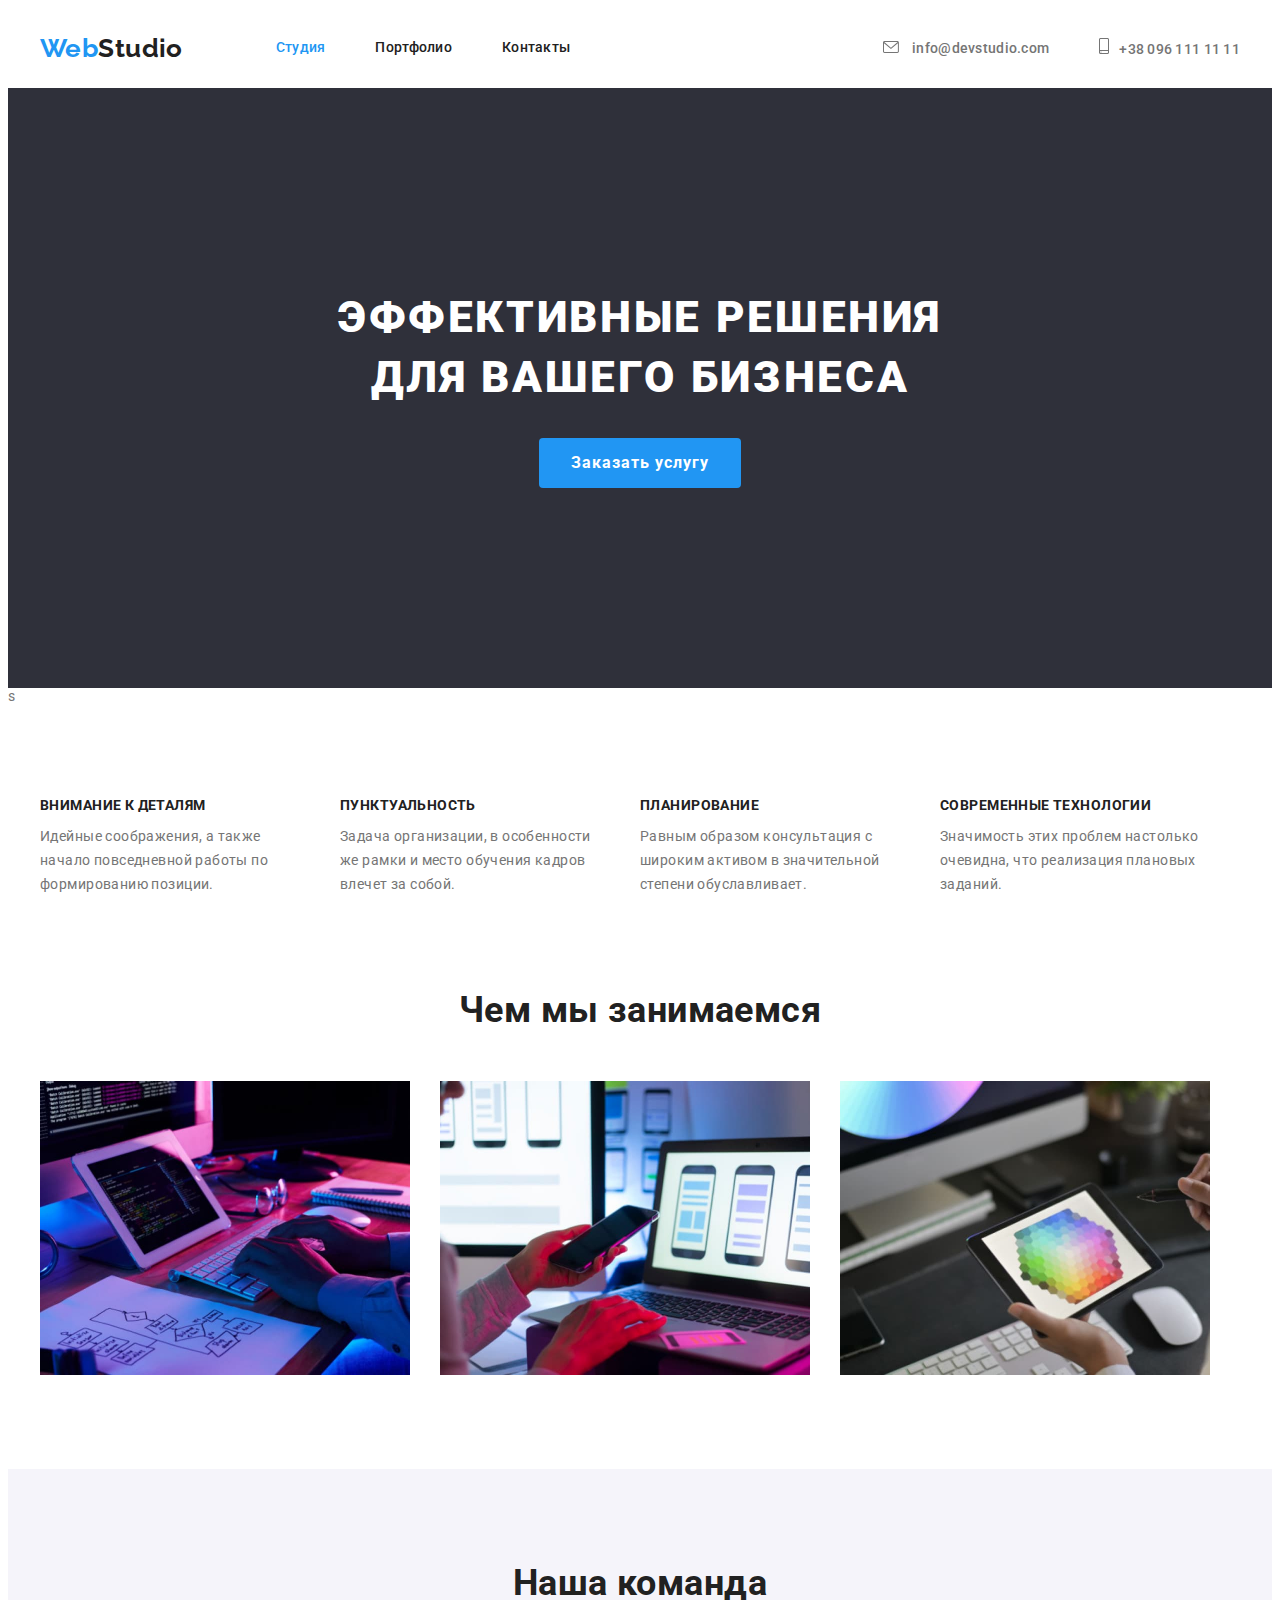
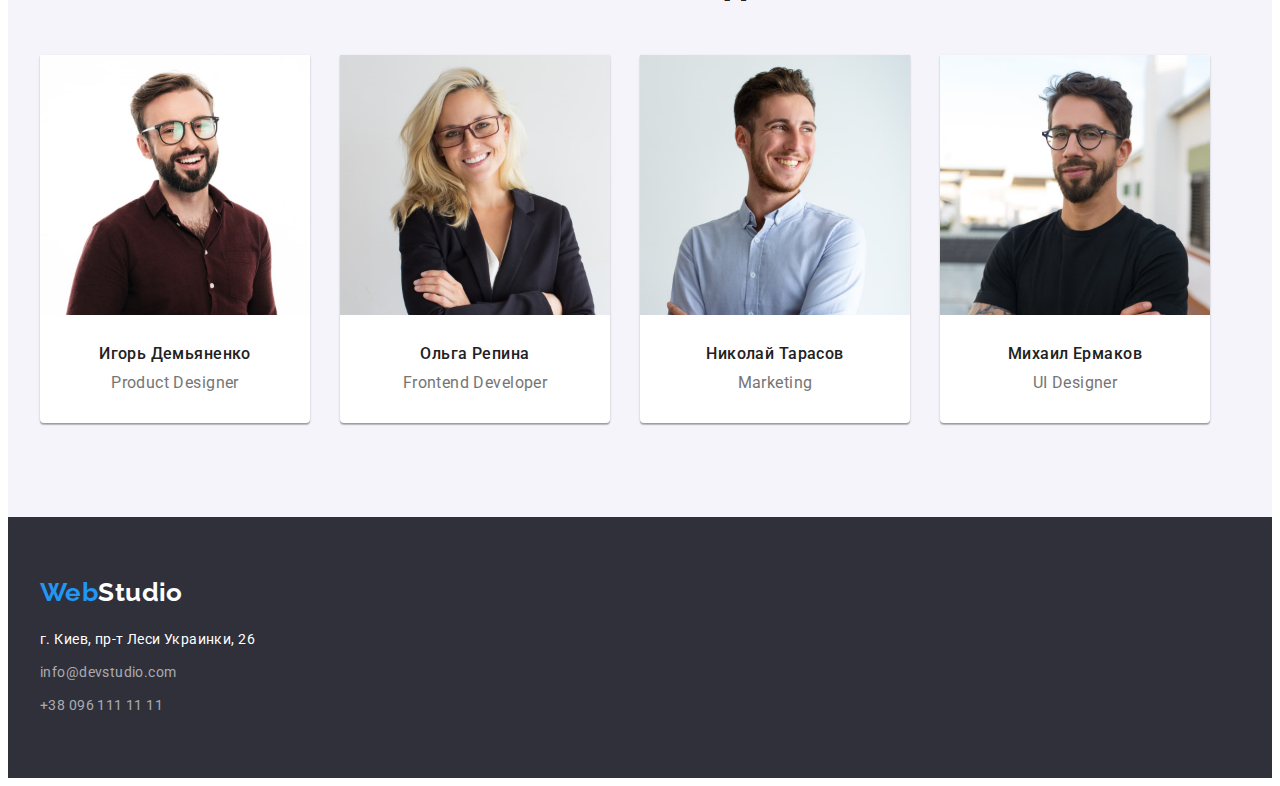
==== index.html @ 15481797 "add svg" ====
<!DOCTYPE html>
<html lang="ru">
	<head>
		<meta charset="UTF-8" />
		<meta http-equiv="X-UA-Compatible" content="IE=edge" />
		<meta name="viewport" content="width=device-width, initial-scale=1.0" />
		<title>Студия</title>
		<link
			rel="stylesheet"
			href="https://cdnjs.cloudflare.com/ajax/libs/modern-normalize/1.1.0/modern-normalize.min.css"
			integrity="sha512-wpPYUAdjBVSE4KJnH1VR1HeZfpl1ub8YT/NKx4PuQ5NmX2tKuGu6U/JRp5y+Y8XG2tV+wKQpNHVUX03MfMFn9Q=="
			crossorigin="anonymous"
			referrerpolicy="no-referrer"
		/>
		<link rel="stylesheet" href="./css/styles.css" />
		<link rel="preconnect" href="https://fonts.googleapis.com" />
		<link rel="preconnect" href="https://fonts.gstatic.com" crossorigin />
		<link
			href="https://fonts.googleapis.com/css2?family=Raleway:wght@700&family=Roboto:wght@400;500;700;900&display=swap"
			rel="stylesheet"
		/>
	</head>
	<body>
		<header>
			<div class="container heder-container">
				<nav class="nav">
					<a href="./index.html" class="link-name link" lang="en">
						<span class="span-name">Web</span>Studio</a>
					<ul class="nav-list list">
						<li class="nav-item"><a href="./index.html" class="nav-link link current">Студия</a></li>
						<li class="nav-item"><a href="./portfolio.html" class="nav-link link">Портфолио</a></li>
						<li class="nav-item"><a href="" class="nav-link link">Контакты</a></li>
					</ul>
				</nav>
				<ul class="nav-list list">
					<li class="nav-item">
						<a href="mailto:info@devstudio.com" class="contact link">
							<svg width="16" height="12" class="nav-svg">
<use href="./images/icons.svg#envelope">

</use>
						</svg> info@devstudio.com</a></li>
					<div class="nav-item">
						
						<a href="tel:+380961111111" class="contact link"> <svg width="10" height="16" class="nav-svg">
<use href="./images/icons.svg#smartphone">

</use>
						</svg>+38 096 111 11 11</a></div>
				</div>
			</div>
		</header>
		<main>
				<section class="herro-content">
					<div class="container">
					<h1 class="herro-title">Эффективные решения для вашего бизнеса</h1>
					<button type="button" class="herro-bth">Заказать услугу</button>
				</div>
				</section>
			s
				<section class="advantages section">
					<div class="container">
						<h2 class="visually-hidden">Преимущества</h2>
						<ul class="advantages-list list">
							<li class="advantages-item">
								<h3 class="advantages-title">Внимание к деталям</h3>
								<p class="advantages-content">
									Идейные соображения, а также начало повседневной работы по формированию позиции.
								</p>
							</li>
							<li class="advantages-item">
								<h3 class="advantages-title">Пунктуальность</h3>
								<p class="advantages-content">
									Задача организации, в особенности же рамки и место обучения кадров влечет за собой.
								</p>
							</li>
							<li class="advantages-item">
								<h3 class="advantages-title">Планирование</h3>
								<p class="advantages-content">
									Равным образом консультация с широким активом в значительной степени обуславливает.
								</p>
							</li>
							<li class="advantages-item">
								<h3 class="advantages-title">Современные технологии</h3>
								<p class="advantages-content">
									Значимость этих проблем настолько очевидна, что реализация плановых заданий.
								</p>
							</li>
						</ul>
					</div>
				</section>
		
			<section class="work section">
				<div class="container">
					<h2 class="work-title">Чем мы занимаемся</h2>
					<ul class="work-list list">
						<li class="work-item">
							<img src="./images/box1.jpg" alt="box1" width="370" class="work-content" />
						</li>
						<li class="work-item">
							<img src="./images/box2.jpg" alt="box2" width="370" class="work-content" />
						</li>
						<li class="work-item">
							<img src="./images/box3.jpg" alt="box3" width="370" class="work-content" />
						</li>
					</ul>
				</div>
			</section>
			<section class="section team">
				<div class="container">
					<h2 class="team-title">Наша команда</h2>
					<ul class="team-list list">
						<li class="team-item">
							<img src="./images/team_card1.jpg" alt="team_card1" width="270" class="team-content" />
							<div class="about-team">
								<h3 class="team-person">Игорь Демьяненко</h3>
								<p lang="en" class="team-positions">Product Designer</p>
							</div>
						</li>
						<li class="team-item">
							<img src="./images/team_card2.jpg" alt="team_card2" width="270" class="team-content" />
							<div class="about-team">
								<h3 class="team-person">Ольга Репина</h3>
								<p lang="en" class="team-positions">Frontend Developer</p>
							</div>
						</li>
						<li class="team-item">
							<img src="./images/team_card3.jpg" alt="team_card3" width="270" class="team-content" />
							<div class="about-team">
								<h3 class="team-person">Николай Тарасов</h3>
								<p lang="en" class="team-positions">Marketing</p>
							</div>
						</li>
						<li class="team-item">
							<img src="./images//team_card4.jpg" alt="team_card4" width="270" class="team-content" />
							<div class="about-team">
								<h3 class="team-person">Михаил Ермаков</h3>
								<p lang="en" class="team-positions">UI Designer</p>
							</div>
						</li>
					</ul>
				</div>
			</section>
		</main>
		<footer class="footer">
			<div class="container">
				<a href="./index.html" class="footer-linkname" lang="en">
					<span class="span-name">Web</span>Studio</a>
				<address class="address">
					<ul class="address-list list">
						<li class="address-item">
							<a
								href="https://goo.gl/maps/BLAasnfPhCkBfBhN9"
								target="_blank"
								rel="noopener noreferrer"
								class="contact-map link"
							>
								г. Киев, пр-т Леси Украинки, 26
							</a>
						</li>
						<li class="address-item">
							<a href="mailto:info@devstudio.com" class="contact-footer link">info@devstudio.com</a>
						</li>
						<li class="address-item"><a href="tel:+380961111111" class="contact-footer link">+38 096 111 11 11</a></li>
					</ul>
				</address>
			</div>
		</footer>
	</body>
</html>
---- css/styles.css ----
:root {
	--color-primary-text: #757575;
	--color-secondary-text: #212121;
	--color-akcent: #2196f3;
	--primary-color: #fff;
	--secondary-backgraund: #2f303a;
	--color-border: #ececec;
	--color-background: #f5f4fa;
	--color-btn-hover:#188ce8;
	--primary-font-size: 14px;
}

body {
	font-family: "Roboto", sans-serif;
	background-color: var(--primary-color);
	color: var(--color-primary-text);
	font-size: var(--primary-font-size);
	letter-spacing: 0.03em;
}







h1,
h2,
h3,
h4,
h5,
h6,
p {
	margin: 0;
}
img {
	display: block;
	max-width: 100%;
	height: auto;
}
address,
a {
	font-style: normal;
}
.container {
	margin: 0 auto;
	width: 1200px;
	padding: 0 15px;
}
.section {
	padding-top: 94px;
	padding-bottom: 94px;
}
.list {
	list-style: none;
	padding-left: 0;
	margin: 0;
}
.link {
	text-decoration: none;
}
/* styles header */

.link-name {
	font-family: "Raleway", sans-serif;
	font-weight: 700;
	font-size: 26px;
	line-height: 1.19;
	color: var(--color-secondary-text);
	margin-right: 93px;
}
.span-name {
	color: var(--color-akcent);
}
.nav-link {
	font-weight: 500;
	font-size: var(--primary-font-size);
	line-height: 1.14;
	letter-spacing: 0.02em;
	color: var(--color-secondary-text);
	display: block;
	padding: 32px 0;
}
.heder-container,
.nav,
.nav-list {
	display: flex;
	align-items: center;
}
.nav {
	margin-right: auto;
}

.contact {
	font-family: inherit;
	font-weight: 500;
	font-style: normal;
	font-size: var(--primary-font-size);
	line-height: 1.14;
	letter-spacing: 0.02em;
	color: var(--color-primary-text);
	padding: 32px 0;
}
.header {
	border-bottom: 1px solid var(--color-border);
}



.nav-item:not(:last-child) {
	margin-right: 50px;
}

.current {
	color: var(--color-akcent);
}
/* styles main Studio */

.herro-content {
	background-color: var(--secondary-backgraund);
	padding: 200px 0;
	text-align: center;
}

.herro-title {
	font-weight: 900;
	font-size: 44px;
	line-height: 1.36;
	margin: 0 auto 30px;
	letter-spacing: 0.06em;
	text-transform: uppercase;
	color: var(--primary-color);
	width: 696px;
}
.herro-bth {
	display: inline-block;
	font-family: inherit;
	font-weight: 700;
	font-size: 16px;
	line-height: 1.88;
	letter-spacing: 0.06em;
	padding: 10px 32px;
	background-color: var(--color-akcent);
	color: var(--primary-color);
	cursor: pointer;
	border: none;
	border-radius: 4px;
	min-width: 200px;
}
.herro-bth:hover,
.herro-bth:focus {
	background: var(--color-btn-hover);
	box-shadow: 0px 4px 4px rgba(0, 0, 0, 0.15);
}
.visually-hidden {
	position: absolute;
	width: 1px;
	height: 1px;
	margin: -1px;
	border: 0;
	padding: 0;
	white-space: nowrap;
	clip-path: inset(100%);
	clip: rect(0 0 0 0);
	overflow: hidden;
}
.advantages-title {
	font-weight: 700;
	font-size: var(--primary-font-size);
	line-height: 1.14;
	text-transform: uppercase;
	color: var(--color-secondary-text);
	margin-bottom: 10px;
}
.advantages-item:not(:last-child) {
	margin-right: 30px;
}
.advantages-list {
	display: flex;
}
.advantages-content {
	line-height: 24px;
	width: 270px;
}
.team {
	background-color: var(--color-background);
}
.work-title,
.team-title {
	font-weight: 700;
	font-size: 36px;
	line-height: 1.16;
	color: var(--color-secondary-text);
	margin-bottom: 50px;
	text-align: center;
}
.work-list,
.team-list {
	display: flex;
}
.work {
	padding-top: 0;
}
.work-item:not(:last-child) {
	margin-right: 30px;
}

.team-person {
	font-weight: 500;
	font-size: 16px;
	line-height: 1.18;
	color: var(--color-secondary-text);
		margin-bottom: 10px;
	text-align: center;
}
.about-team {
	padding: 30px 0;
}
.team-positions {
	font-size: 16px;
	line-height: 1.18;
		text-align: center;
}
.team-item:not(:last-child) {
	margin-right: 30px;
}
.team-item {
	box-shadow: 0px 1px 3px rgba(0, 0, 0, 0.12), 0px 1px 1px rgba(0, 0, 0, 0.14), 0px 2px 1px rgba(0, 0, 0, 0.2);
	border-radius: 0px 0px 4px 4px;
	background: var(--primary-color);
}
.team-link {
	display: block;
	width: 270px;
}

/* styles main Portfolio */

.project-btn {
	font-family: inherit;
	font-style: normal;
	font-weight: 500;
	font-size: 16px;
	line-height: 1.62;
	text-align: center;
	letter-spacing: inherit;
	color: var(--color-secondary-text);
	background-color: var(--color-background);
	border: none;
	border-radius: 4px;
	padding: 6px 22px;
	cursor: pointer;
}
.project-item:not(:last-child) {
	margin-right: 8px;
}
.project-btn:hover,
.project-btn:focus {
	color: var(--primary-color);
	background-color: var(--color-akcent);
	outline: none;
}
.project-filter {
	display: flex;
	flex-wrap: wrap;
	justify-content: center;
}
.project-btn:not(:last-child) {
	margin-right: 8px;
}
.project-btnfilter {
	display: flex;
	justify-content: center;
	margin-bottom: 50px;
}
.project-link {
	display: block;
}
.project-title {
	font-size: 18px;
	line-height: 2;
	letter-spacing: 0.06em;
	color: var(--color-secondary-text);
	margin-bottom: 4px;
}

.project-link:hover,
.project-link:focus {
	color: var(--color-akcent);
}
.project-content {
	width: 370px;
	margin-right: 30px;
	margin-bottom: 30px;
}
.project-about {
	border: 1px solid #eeeeee;
	border-top: none;
	padding: 20px 24px;
}
.project-content:nth-child(3n + 3) {
	margin-right: 0px;
}
.project-content:nth-last-child(-n + 3) {
	margin-bottom: 0px;
}

.project-view {
	font-size: 16px;
	line-height: 1.87;
	color: var(--color-primary-text);
}

/* styles footer */
.footer {
	background-color: var(--secondary-backgraund);
	padding: 60px 0px;
}

.footer-linkname {
	font-family: "Raleway", sans-serif;
	font-weight: 700;
	font-size: 26px;
	line-height: 1.19;
	letter-spacing: inherit;
	color: var(--primary-color);
	text-decoration: none;
}
.contact-map {
	line-height: 1.71;
	color: var(--primary-color);
	/* text-decoration: none; */
}
.address {
	margin-top: 20px;
}
.address-item {
	font-weight: 400;
	line-height: 1.71;
	color: rgba(255, 255, 255, 0.6);
}
.address-item {
	margin-bottom: 9px;
}
.address-item:last-child {
	margin-bottom: 0;
}
.contact-footer {
	font-size: var(--primary-font-size);
	color: rgba(255, 255, 255, 0.6);
}
.nav-link:hover,
.nav-link:focus,
.contact:hover,
.contact:focus,
.contact-map:hover,
.contact-map:focus,
.contact-footer:hover,
.contact-footer:focus  {
	color: var(--color-akcent);
	outline: none;
}
.nav-svg {
	fill: var(--color-primary-text);
	margin-right: 10px;

}
.contact:hover .nav-svg {
		fill: var(--color-akcent);
	
}
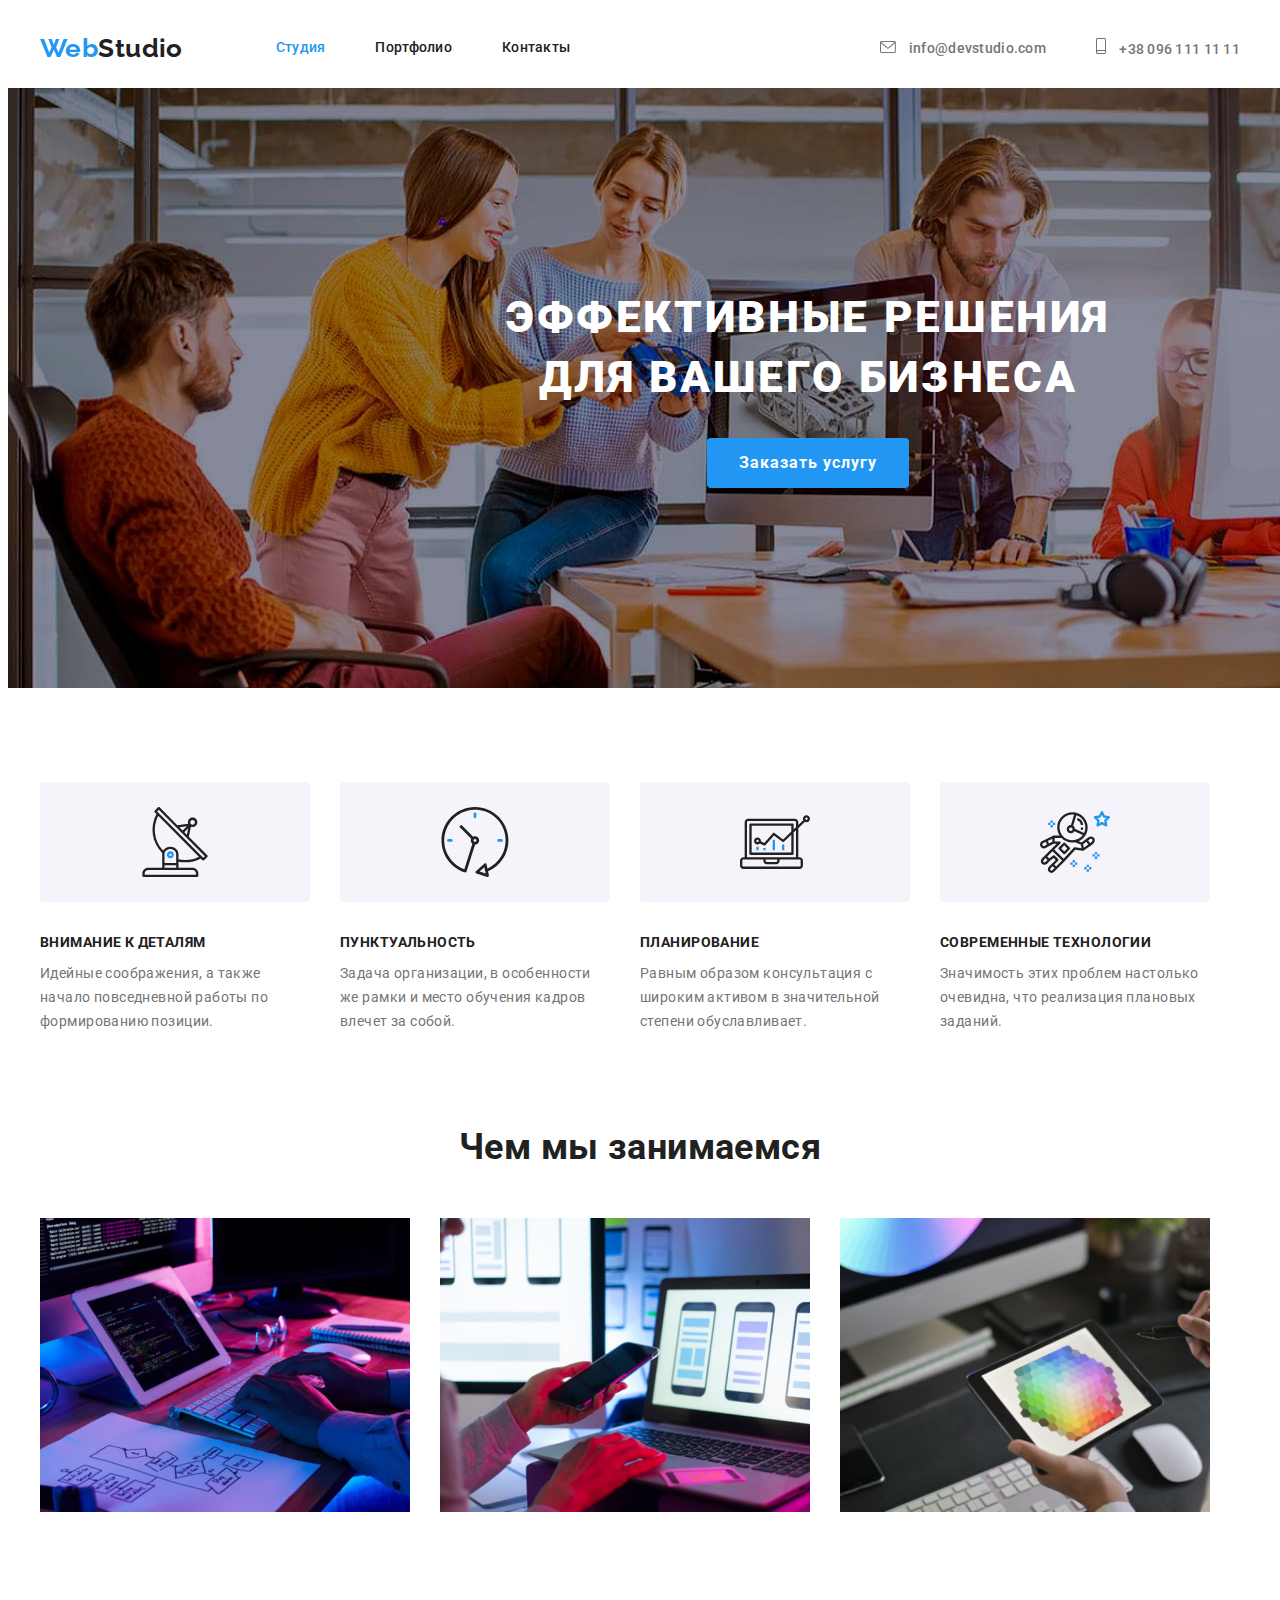
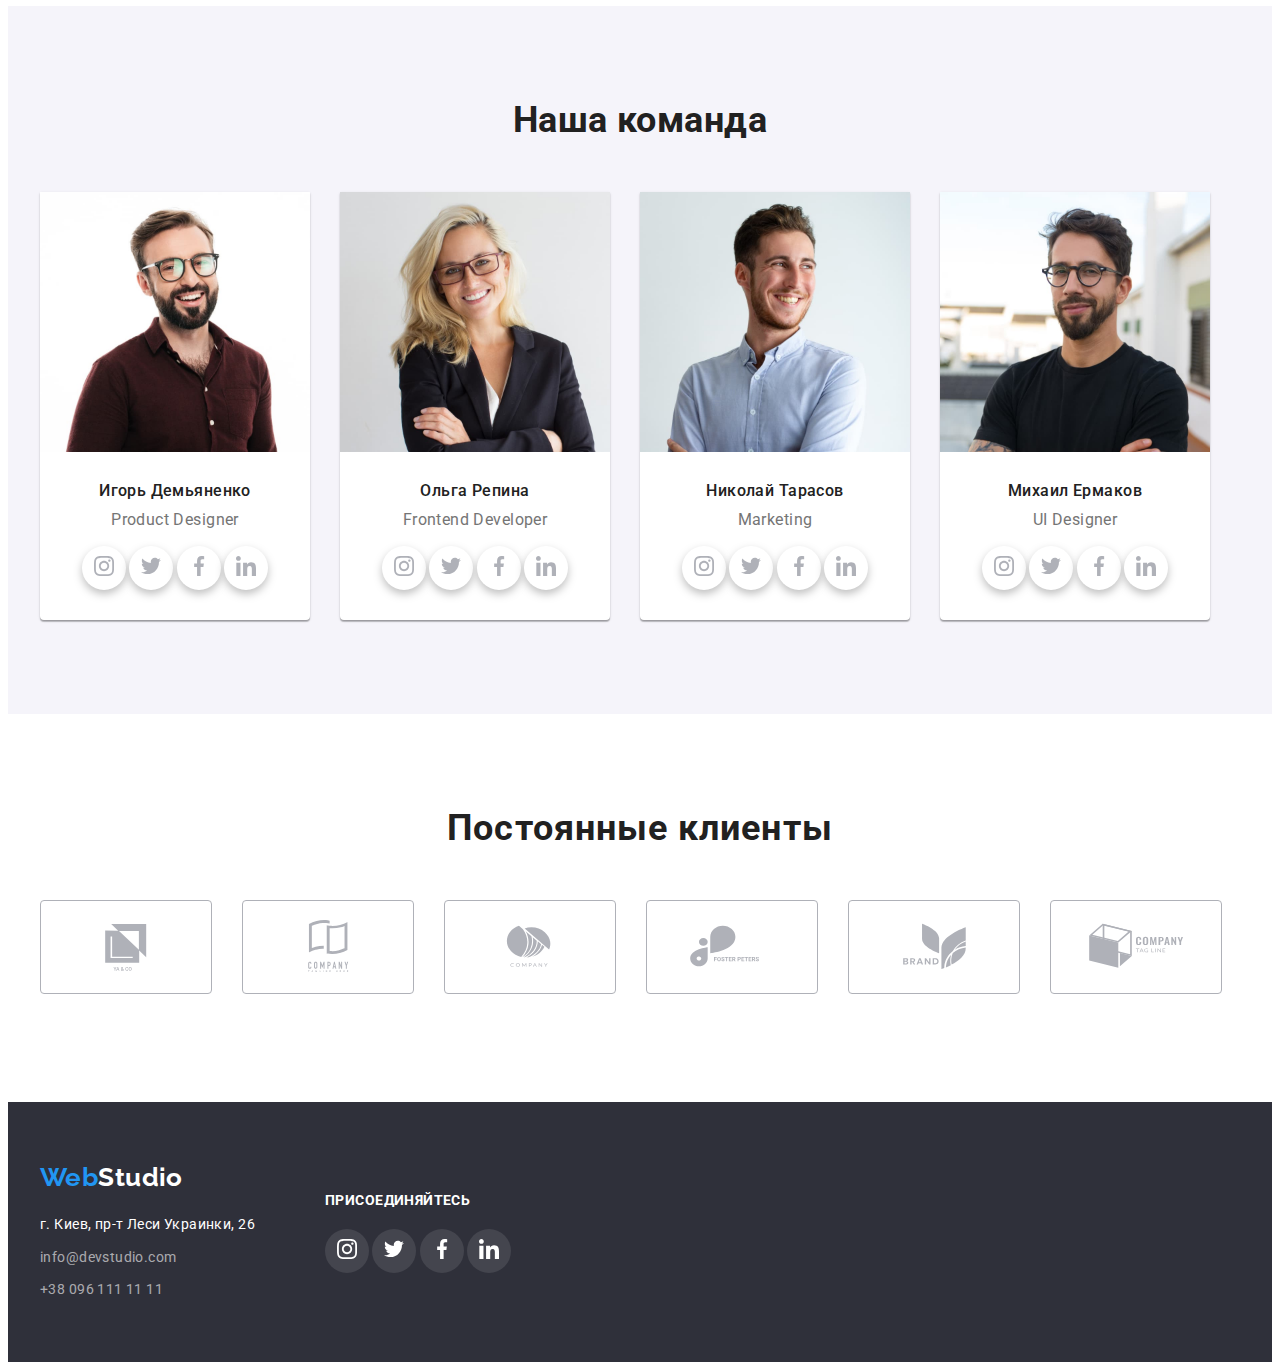
==== commit 09a464d3: "add icon" ====
--- a/index.html
+++ b/index.html
@@ -36,17 +36,18 @@
 					<li class="nav-item">
 						<a href="mailto:info@devstudio.com" class="contact link">
 							<svg width="16" height="12" class="nav-svg">
-<use href="./images/icons.svg#envelope">
+								<use href="./images/icons.svg#envelope">
 
-</use>
+								</use>
 						</svg> info@devstudio.com</a></li>
 					<div class="nav-item">
-						
-						<a href="tel:+380961111111" class="contact link"> <svg width="10" height="16" class="nav-svg">
-<use href="./images/icons.svg#smartphone">
-
-</use>
-						</svg>+38 096 111 11 11</a></div>
+				
+						<a href="tel:+380961111111" class="contact link"> 
+							<svg width="10" height="16" class="nav-svg">
+								<use href="./images/icons.svg#smartphone"></use>
+							</svg>
+						+38 096 111 11 11</a></div>
+				</ul>
 				</div>
 			</div>
 		</header>
@@ -57,30 +58,41 @@
 					<button type="button" class="herro-bth">Заказать услугу</button>
 				</div>
 				</section>
-			s
 				<section class="advantages section">
 					<div class="container">
 						<h2 class="visually-hidden">Преимущества</h2>
 						<ul class="advantages-list list">
 							<li class="advantages-item">
+								<svg width="270" height="120" class="advantages-icon">
+								<use href="./images/icons.svg#Group1"></use>
+							</svg>
 								<h3 class="advantages-title">Внимание к деталям</h3>
 								<p class="advantages-content">
 									Идейные соображения, а также начало повседневной работы по формированию позиции.
 								</p>
 							</li>
 							<li class="advantages-item">
+								<svg width="270" height="120" class="advantages-icon">
+								<use href="./images/icons.svg#Group2"></use>
+							</svg>
 								<h3 class="advantages-title">Пунктуальность</h3>
 								<p class="advantages-content">
 									Задача организации, в особенности же рамки и место обучения кадров влечет за собой.
 								</p>
 							</li>
 							<li class="advantages-item">
+								<svg width="270" height="120" class="advantages-icon">
+								<use href="./images/icons.svg#Group3"></use>
+							</svg>
 								<h3 class="advantages-title">Планирование</h3>
 								<p class="advantages-content">
 									Равным образом консультация с широким активом в значительной степени обуславливает.
 								</p>
 							</li>
 							<li class="advantages-item">
+								<svg width="270" height="120" class="advantages-icon">
+								<use href="./images/icons.svg#Group4"></use>
+							</svg>
 								<h3 class="advantages-title">Современные технологии</h3>
 								<p class="advantages-content">
 									Значимость этих проблем настолько очевидна, что реализация плановых заданий.
@@ -115,6 +127,28 @@
 							<div class="about-team">
 								<h3 class="team-person">Игорь Демьяненко</h3>
 								<p lang="en" class="team-positions">Product Designer</p>
+								<div class="team-link">
+									<button class="team-social">
+										<svg  class="team-icon">
+									<use href="./images/icons.svg#instagram1"></use>
+								</svg>
+								</button>
+								<button class="team-social">
+								<svg class="team-icon" >
+									<use href="./images/icons.svg#twitter1"></use>
+								</svg>
+								</button>
+								<button class="team-social">
+								<svg class="team-icon" >
+									<use href="./images/icons.svg#facebook1"></use>
+								</svg>
+								</button>
+								<button class="team-social">
+								<svg class="team-icon" >
+									<use href="./images/icons.svg#linkedin1"></use>
+								</svg>
+								</button>
+								</div>
 							</div>
 						</li>
 						<li class="team-item">
@@ -122,6 +156,28 @@
 							<div class="about-team">
 								<h3 class="team-person">Ольга Репина</h3>
 								<p lang="en" class="team-positions">Frontend Developer</p>
+								<div class="team-link">
+									<button class="team-social">
+										<svg  class="team-icon">
+									<use href="./images/icons.svg#instagram1"></use>
+								</svg>
+								</button>
+								<button class="team-social">
+								<svg class="team-icon" >
+									<use href="./images/icons.svg#twitter1"></use>
+								</svg>
+								</button>
+								<button class="team-social">
+								<svg class="team-icon" >
+									<use href="./images/icons.svg#facebook1"></use>
+								</svg>
+								</button>
+								<button class="team-social">
+								<svg class="team-icon" >
+									<use href="./images/icons.svg#linkedin1"></use>
+								</svg>
+								</button>
+								</div>
 							</div>
 						</li>
 						<li class="team-item">
@@ -129,6 +185,28 @@
 							<div class="about-team">
 								<h3 class="team-person">Николай Тарасов</h3>
 								<p lang="en" class="team-positions">Marketing</p>
+								<div class="team-link">
+									<button class="team-social">
+										<svg  class="team-icon">
+									<use href="./images/icons.svg#instagram1"></use>
+								</svg>
+								</button>
+								<button class="team-social">
+								<svg class="team-icon" >
+									<use href="./images/icons.svg#twitter1"></use>
+								</svg>
+								</button>
+								<button class="team-social">
+								<svg class="team-icon" >
+									<use href="./images/icons.svg#facebook1"></use>
+								</svg>
+								</button>
+								<button class="team-social">
+								<svg class="team-icon" >
+									<use href="./images/icons.svg#linkedin1"></use>
+								</svg>
+								</button>
+								</div>
 							</div>
 						</li>
 						<li class="team-item">
@@ -136,34 +214,121 @@
 							<div class="about-team">
 								<h3 class="team-person">Михаил Ермаков</h3>
 								<p lang="en" class="team-positions">UI Designer</p>
+								<div class="team-link">
+									<button class="team-social">
+										<svg  class="team-icon">
+									<use href="./images/icons.svg#instagram1"></use>
+								</svg>
+								</button>
+								<button class="team-social">
+								<svg class="team-icon" >
+									<use href="./images/icons.svg#twitter1"></use>
+								</svg>
+								</button>
+								<button class="team-social">
+								<svg class="team-icon" >
+									<use href="./images/icons.svg#facebook1"></use>
+								</svg>
+								</button>
+								<button class="team-social">
+								<svg class="team-icon" >
+									<use href="./images/icons.svg#linkedin1"></use>
+								</svg>
+								</button>
+								</div>
 							</div>
 						</li>
 					</ul>
 				</div>
+			</section>
+			<section class="section client">
+<div class="container">
+	<h2 class="client-title">Постоянные клиенты</h2>
+	<div class="client-link">
+	<ul class="client-list">
+		<li class="client-item">
+			<svg class="client-icon" >
+				<use href="./images/icons.svg#Client1"></use>
+			</svg>
+		</li>
+		<li class="client-item">
+			<svg class="client-icon" >
+				<use href="./images/icons.svg#Client2"></use>
+			</svg>
+		</li>
+		<li class="client-item">
+			<svg class="client-icon" >
+				<use href="./images/icons.svg#Client3"></use>
+			</svg>
+		</li>
+		<li class="client-item">
+			<svg class="client-icon" >
+				<use href="./images/icons.svg#Client4"></use>
+			</svg>
+		</li>
+		<li class="client-item">
+			<svg class="client-icon" >
+				<use href="./images/icons.svg#Client5"></use>
+			</svg>
+		</li>
+		<li class="client-item">
+			<svg class="client-icon" >
+				<use href="./images/icons.svg#Client6"></use>
+			</svg>
+		</li>
+		
+	</ul>
+
+</div>
 			</section>
 		</main>
 		<footer class="footer">
 			<div class="container">
 				<a href="./index.html" class="footer-linkname" lang="en">
 					<span class="span-name">Web</span>Studio</a>
-				<address class="address">
-					<ul class="address-list list">
-						<li class="address-item">
-							<a
-								href="https://goo.gl/maps/BLAasnfPhCkBfBhN9"
-								target="_blank"
-								rel="noopener noreferrer"
-								class="contact-map link"
-							>
-								г. Киев, пр-т Леси Украинки, 26
-							</a>
-						</li>
-						<li class="address-item">
-							<a href="mailto:info@devstudio.com" class="contact-footer link">info@devstudio.com</a>
-						</li>
-						<li class="address-item"><a href="tel:+380961111111" class="contact-footer link">+38 096 111 11 11</a></li>
-					</ul>
-				</address>
+				<section class="footer-link">
+					<address class="address">
+						<ul class="address-list list">
+							<li class="address-item">
+								<a
+									href="https://goo.gl/maps/BLAasnfPhCkBfBhN9"
+									target="_blank"
+									rel="noopener noreferrer"
+									class="contact-map link"
+								>
+									г. Киев, пр-т Леси Украинки, 26
+								</a>
+							</li>
+							<li class="address-item">
+								<a href="mailto:info@devstudio.com" class="contact-footer link">info@devstudio.com</a>
+							</li>
+							<li class="address-item"><a href="tel:+380961111111" class="contact-footer link">+38 096 111 11 11</a></li>
+						</ul>
+					</address>
+					<div class="footer-link-social">
+						<h2 class="footer-title-social">Присоединяйтесь</h2>
+										<button class="footer-social">
+											<svg  class="footer-icon">
+										<use href="./images/icons.svg#instagram1"></use>
+									</svg>
+									</button>
+									<button class="footer-social">
+									<svg class="footer-icon" >
+										<use href="./images/icons.svg#twitter1"></use>
+									</svg>
+									</button>
+									<button class="footer-social">
+									<svg class="footer-icon" >
+										<use href="./images/icons.svg#facebook1"></use>
+									</svg>
+									</button>
+									<button class="footer-social">
+									<svg class="footer-icon" >
+										<use href="./images/icons.svg#linkedin1"></use>
+									</svg>
+									</button>
+									</div>
+				</section>
 			</div>
 		</footer>
 	</body>
--- a/css/styles.css
+++ b/css/styles.css
@@ -6,7 +6,9 @@
 	--secondary-backgraund: #2f303a;
 	--color-border: #ececec;
 	--color-background: #f5f4fa;
-	--color-btn-hover:#188ce8;
+	--color-btn-hover: #188ce8;
+	--color-icon: #afb1b8;
+	--background-footer-icon: rgba(255, 255, 255, 0.1);
 	--primary-font-size: 14px;
 }
 
@@ -17,12 +19,6 @@
 	font-size: var(--primary-font-size);
 	letter-spacing: 0.03em;
 }
-
-
-
-
-
-
 
 h1,
 h2,
@@ -42,6 +38,9 @@
 a {
 	font-style: normal;
 }
+li {
+	list-style: none;
+}
 .container {
 	margin: 0 auto;
 	width: 1200px;
@@ -59,7 +58,7 @@
 .link {
 	text-decoration: none;
 }
-/* styles header */
+/* ---------------------------------------styles header -----------------------------------------*/
 
 .link-name {
 	font-family: "Raleway", sans-serif;
@@ -105,8 +104,6 @@
 	border-bottom: 1px solid var(--color-border);
 }
 
-
-
 .nav-item:not(:last-child) {
 	margin-right: 50px;
 }
@@ -114,12 +111,27 @@
 .current {
 	color: var(--color-akcent);
 }
-/* styles main Studio */
+.nav-svg {
+	fill: var(--color-primary-text);
+	margin-right: 10px;
+}
+.contact:hover .nav-svg {
+	fill: var(--color-akcent);
+}
+
+/* -------------------------------------styles main Studio ---------------------------------*/
 
 .herro-content {
 	background-color: var(--secondary-backgraund);
+	
+	background: #C4C4C4;
+
+		 background-image: url(../images/img-hero.jpg);
+		 	background-image: rgba(47, 48, 58, 0.4);
+	width: 1600px;
 	padding: 200px 0;
 	text-align: center;
+	margin: 0 auto;
 }
 
 .herro-title {
@@ -182,6 +194,12 @@
 	line-height: 24px;
 	width: 270px;
 }
+.advantages-icon {
+	margin-bottom: 30px;
+	background-color: var(--color-background);
+	border-radius: 4px;
+}
+
 .team {
 	background-color: var(--color-background);
 }
@@ -210,16 +228,17 @@
 	font-size: 16px;
 	line-height: 1.18;
 	color: var(--color-secondary-text);
-		margin-bottom: 10px;
+	margin-bottom: 10px;
 	text-align: center;
 }
 .about-team {
-	padding: 30px 0;
+	padding: 30px 32px;
 }
 .team-positions {
 	font-size: 16px;
 	line-height: 1.18;
-		text-align: center;
+	text-align: center;
+	margin-bottom: 16px;
 }
 .team-item:not(:last-child) {
 	margin-right: 30px;
@@ -231,10 +250,68 @@
 }
 .team-link {
 	display: block;
-	width: 270px;
-}
-
-/* styles main Portfolio */
+	text-align: center;
+	width: 206px;
+}
+.team-social {
+	text-align: center;
+	background: var(--primary-color);
+	width: 44px;
+	height: 44px;
+	border: none;
+	border-radius: 50%;
+	filter: drop-shadow(0px 4px 4px rgba(0, 0, 0, 0.25));
+	cursor: pointer;
+}
+.team-social:hover,
+.team-social:focus {
+	background: var(--color-akcent);
+}
+.team-icon {
+	fill: var(--color-icon);
+	width: 20px;
+	height: 20px;
+	cursor: pointer;
+}
+.team-social:hover .team-icon,
+.team-social:focus .team-icon {
+	fill: var(--primary-color);
+}
+
+.client-title {
+	font-weight: 700;
+	font-size: 36px;
+	line-height: 1.16;
+	text-align: center;
+	letter-spacing: 0.03em;
+	color: var(--color-secondary-text);
+	margin-bottom: 50px;
+}
+
+.client-list {
+	display: flex;
+	padding-left: 0;
+	gap: 30px;
+}
+.client-item {
+	width: 170px;
+	height: 92px;
+	border: 1px solid var(--color-icon);
+	fill: var(--color-icon);
+	border-radius: 4px;
+	cursor: pointer;
+}
+.client-icon {
+	width: 170px;
+	height: 92px;
+	align-items: center;
+}
+.client-icon:hover,
+.client-icon:focus {
+	fill: var(--color-akcent);
+	border: 1px solid var(--color-akcent);
+}
+/* ----------------------------styles main Portfolio ----------------------------*/
 
 .project-btn {
 	font-family: inherit;
@@ -311,7 +388,7 @@
 	color: var(--color-primary-text);
 }
 
-/* styles footer */
+/* ------------------------------------------------styles footer----------------------------- */
 .footer {
 	background-color: var(--secondary-backgraund);
 	padding: 60px 0px;
@@ -356,16 +433,40 @@
 .contact-map:hover,
 .contact-map:focus,
 .contact-footer:hover,
-.contact-footer:focus  {
+.contact-footer:focus {
 	color: var(--color-akcent);
 	outline: none;
 }
-.nav-svg {
-	fill: var(--color-primary-text);
-	margin-right: 10px;
-
-}
-.contact:hover .nav-svg {
-		fill: var(--color-akcent);
-	
-}
+.footer-link {
+	display: flex;
+	gap: 70px;
+}
+
+.footer-title-social {
+	font-weight: 700;
+	font-size: 14px;
+	line-height: 1.14;
+	letter-spacing: 0.03em;
+	text-transform: uppercase;
+	color: var(--primary-color);
+	margin-bottom: 20px;
+}
+.footer-social {
+	text-align: center;
+	background: var(--background-footer-icon);
+	width: 44px;
+	height: 44px;
+	border: none;
+	border-radius: 50%;
+	cursor: pointer;
+	padding: 0;
+}
+.footer-social:hover,
+.footer-social:focus {
+	background: var(--color-akcent);
+}
+.footer-icon {
+	fill: var(--primary-color);
+	width: 20px;
+	height: 20px;
+}
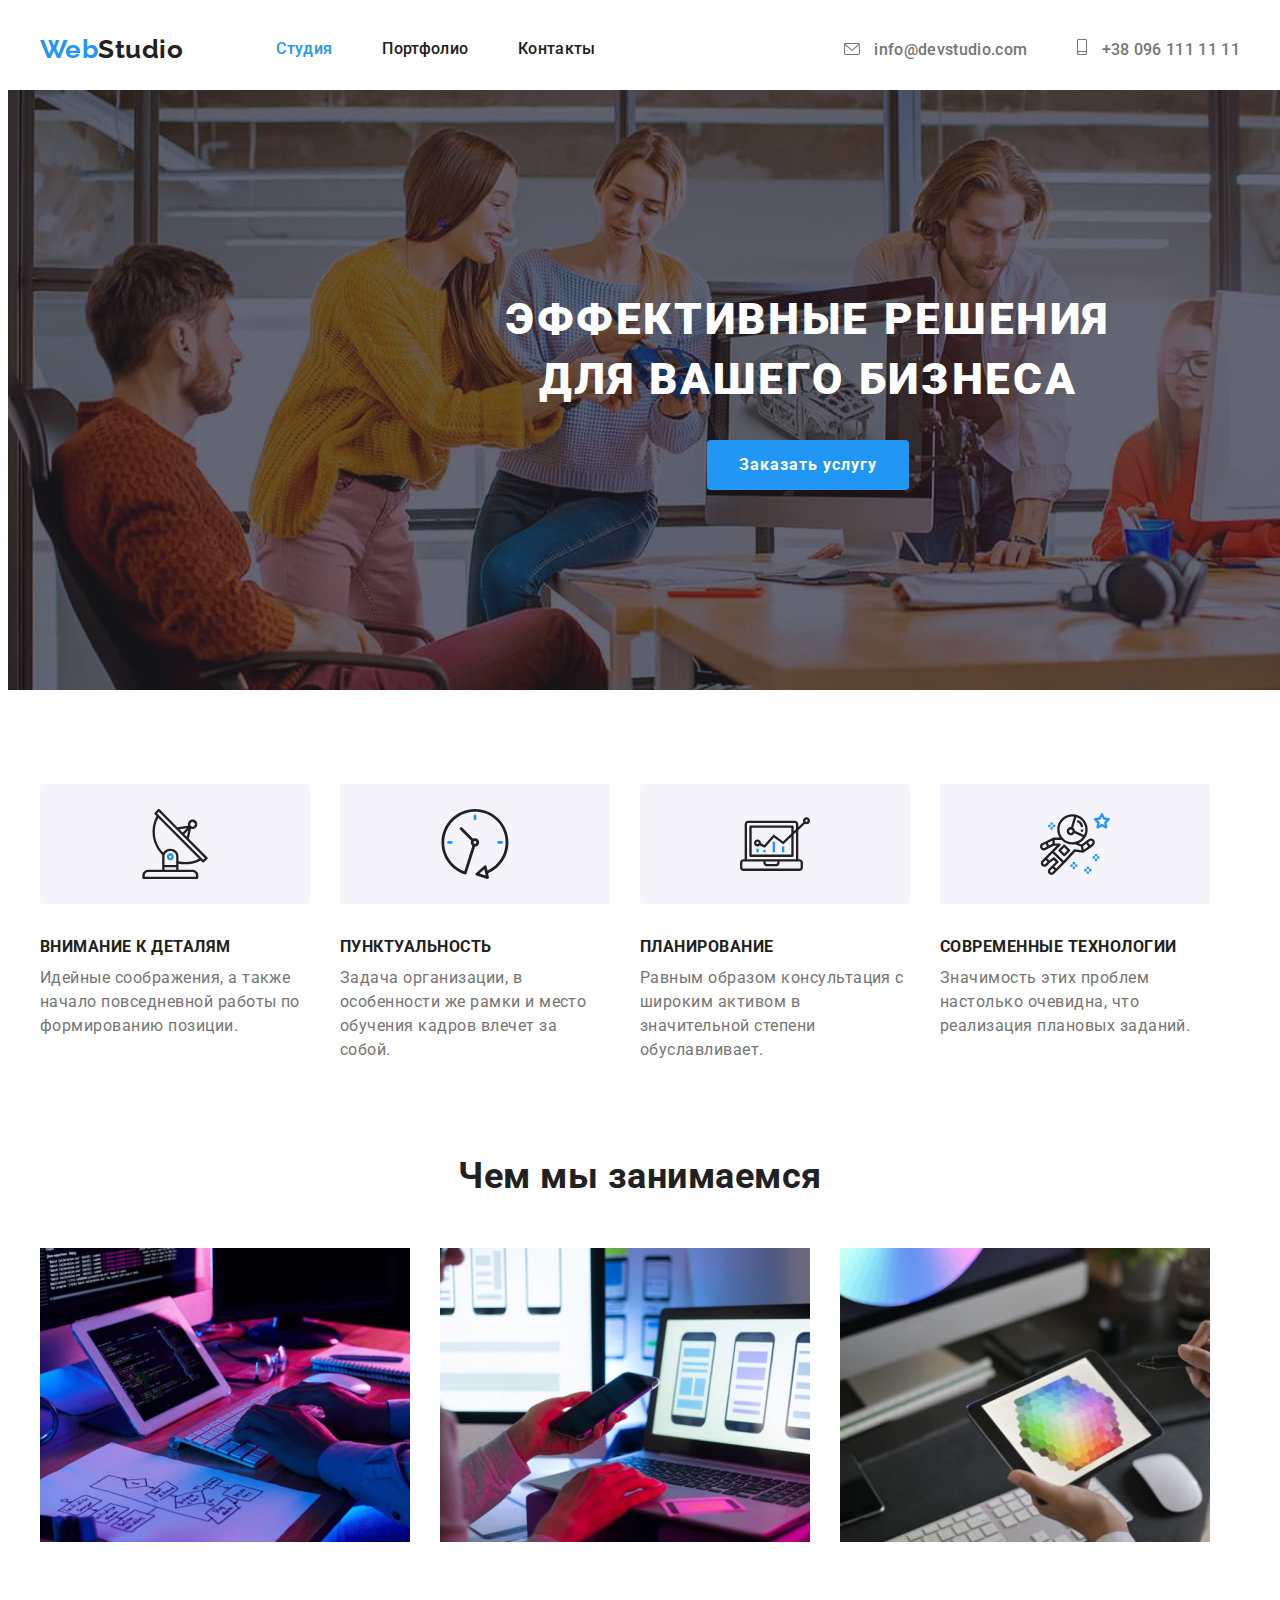
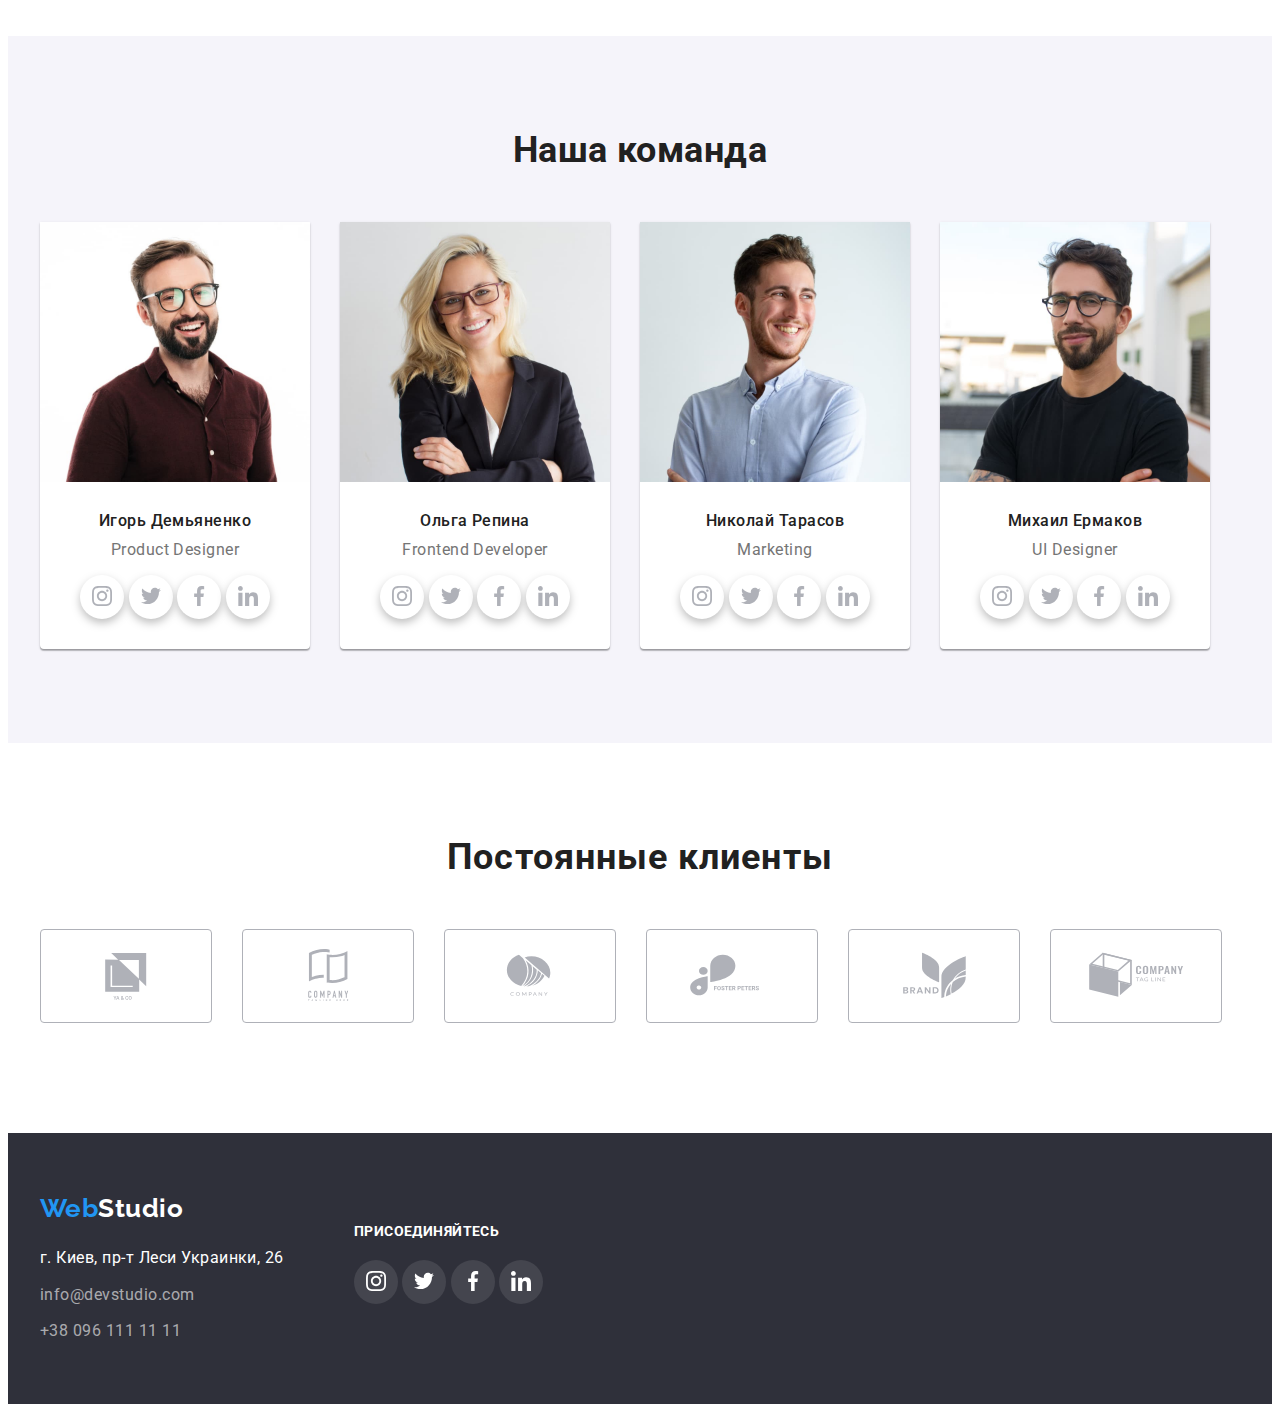
==== commit f7550333: "valid" ====
--- a/index.html
+++ b/index.html
@@ -39,14 +39,16 @@
 								<use href="./images/icons.svg#envelope">
 
 								</use>
-						</svg> info@devstudio.com</a></li>
-					<div class="nav-item">
+						</svg> info@devstudio.com</a>
+					</li>
+					<li class="nav-item">
 				
 						<a href="tel:+380961111111" class="contact link"> 
 							<svg width="10" height="16" class="nav-svg">
 								<use href="./images/icons.svg#smartphone"></use>
 							</svg>
-						+38 096 111 11 11</a></div>
+						+38 096 111 11 11</a>
+					</li>
 				</ul>
 				</div>
 			</div>
@@ -278,7 +280,7 @@
 		</li>
 		
 	</ul>
-
+</div>
 </div>
 			</section>
 		</main>
--- a/css/styles.css
+++ b/css/styles.css
@@ -9,6 +9,7 @@
 	--color-btn-hover: #188ce8;
 	--color-icon: #afb1b8;
 	--background-footer-icon: rgba(255, 255, 255, 0.1);
+	--background-hero: #c4c4c4
 	--primary-font-size: 14px;
 }
 
@@ -122,12 +123,8 @@
 /* -------------------------------------styles main Studio ---------------------------------*/
 
 .herro-content {
-	background-color: var(--secondary-backgraund);
-	
-	background: #C4C4C4;
-
-		 background-image: url(../images/img-hero.jpg);
-		 	background-image: rgba(47, 48, 58, 0.4);
+	background: var(--background-hero);
+	background-image: linear-gradient(to right, rgba(47, 48, 58, 0.4), rgba(47, 48, 58, 0.4)), url(../images/img-hero.jpg);
 	width: 1600px;
 	padding: 200px 0;
 	text-align: center;
@@ -335,6 +332,7 @@
 .project-btn:focus {
 	color: var(--primary-color);
 	background-color: var(--color-akcent);
+	box-shadow: 0px 3px 1px rgba(0, 0, 0, 0.1), 0px 1px 2px rgba(0, 0, 0, 0.08), 0px 2px 2px rgba(0, 0, 0, 0.12);
 	outline: none;
 }
 .project-filter {
@@ -352,6 +350,11 @@
 }
 .project-link {
 	display: block;
+}
+.project-link:hover,
+.project-link:focus {
+	box-shadow: 0px 1px 1px rgba(0, 0, 0, 0.12), 0px 4px 4px rgba(0, 0, 0, 0.06), 1px 4px 6px rgba(0, 0, 0, 0.16);
+
 }
 .project-title {
 	font-size: 18px;
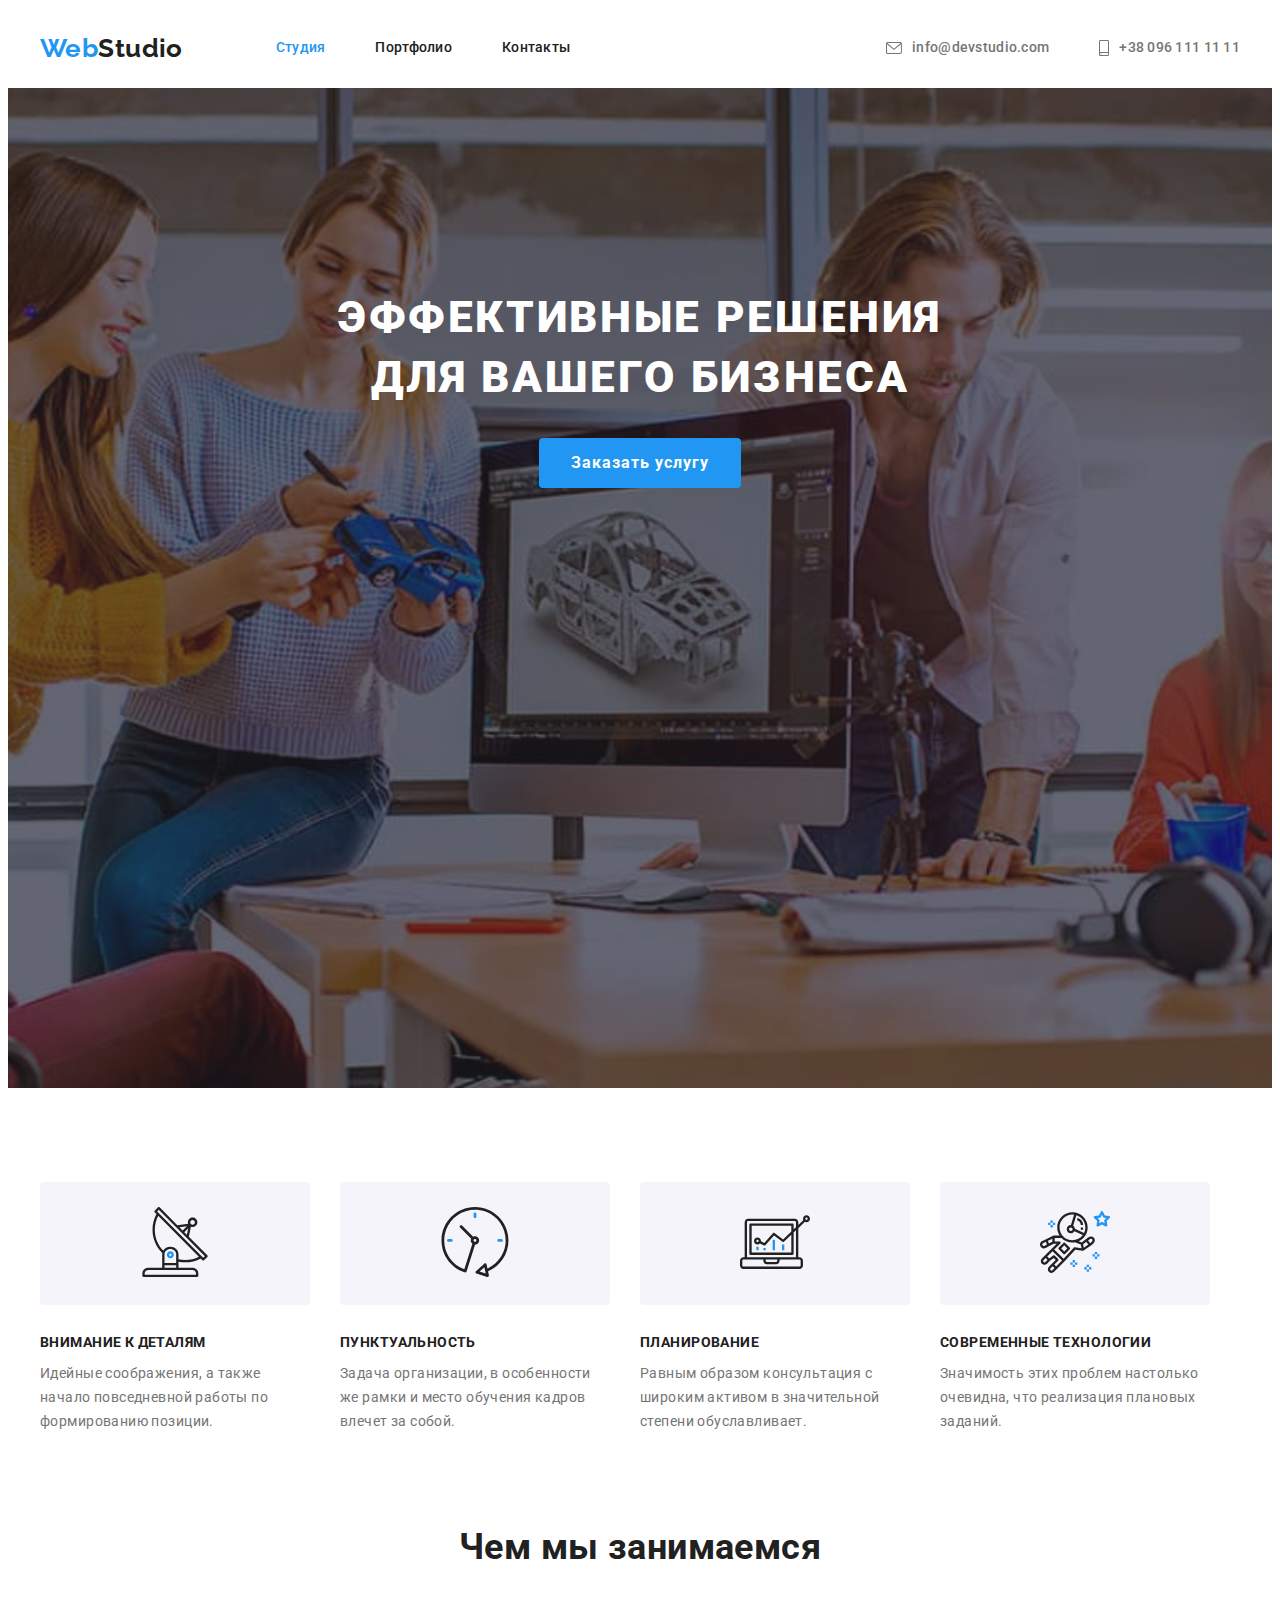
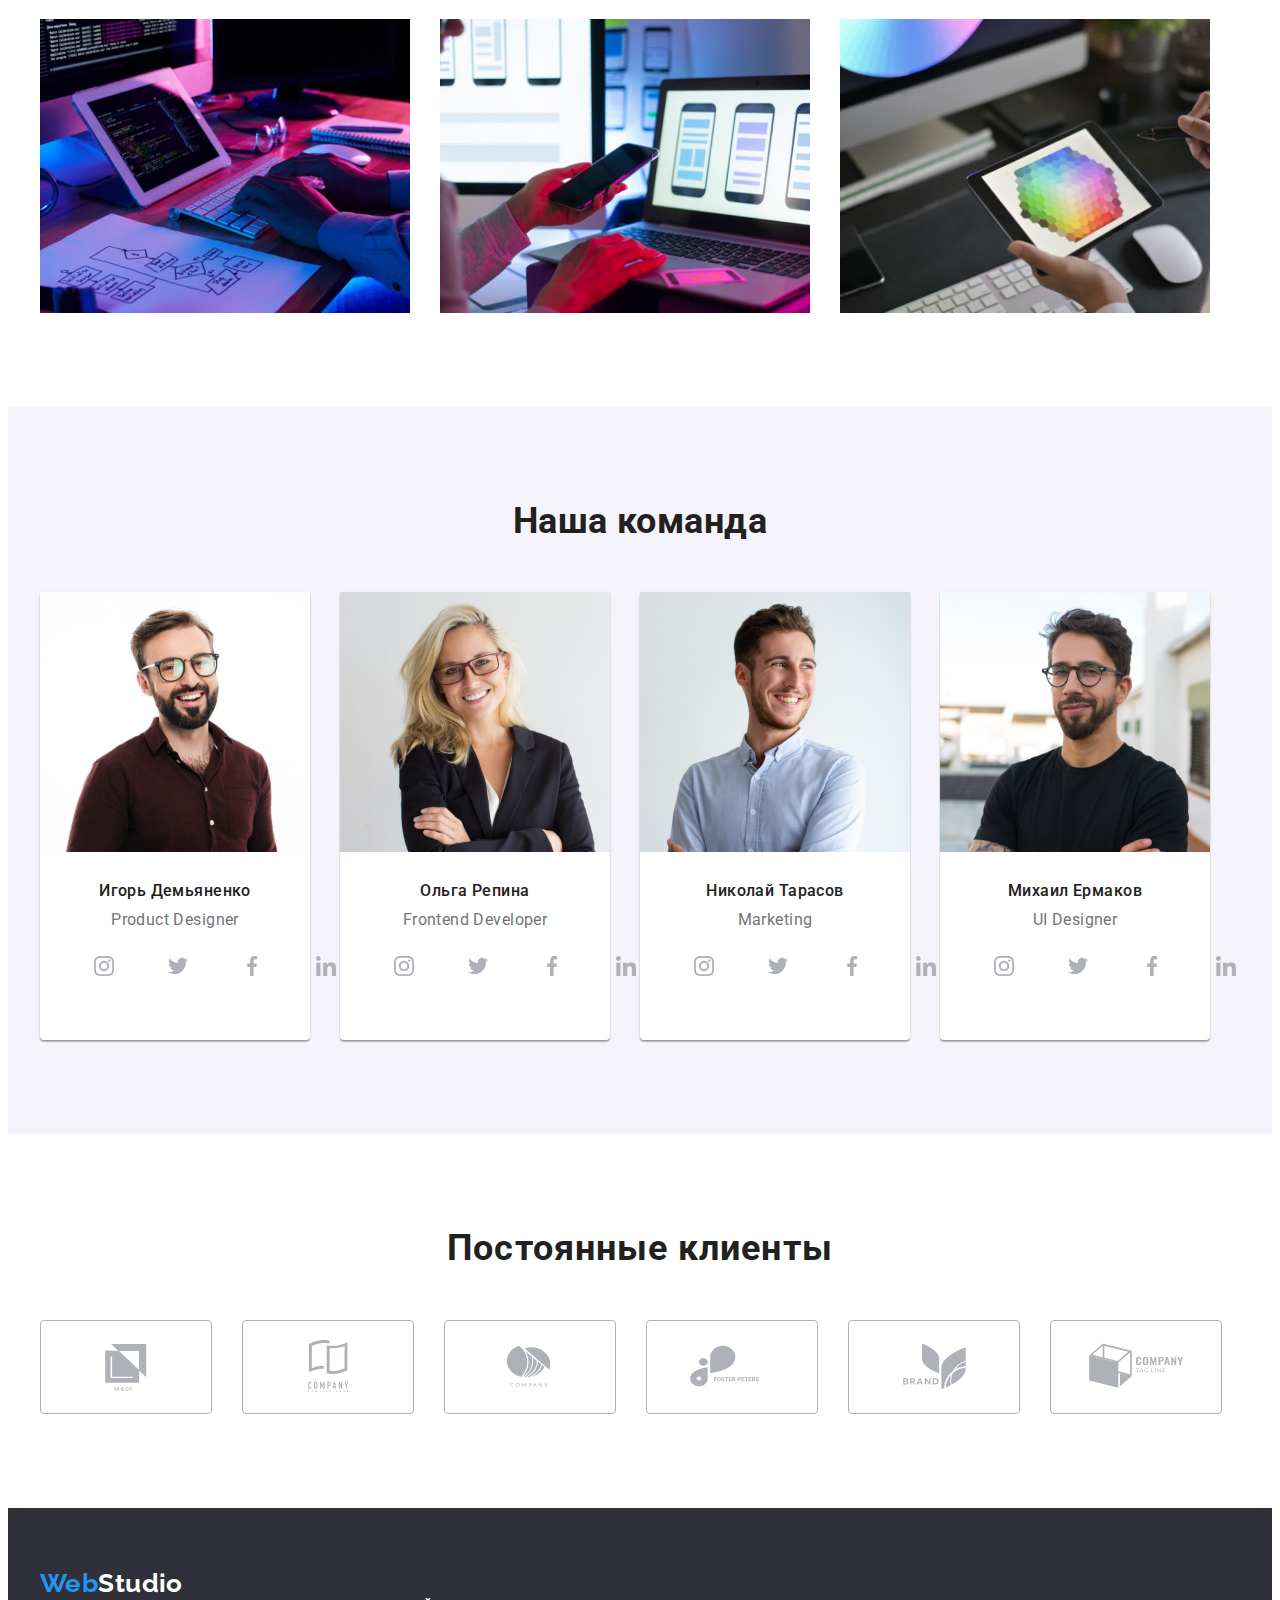
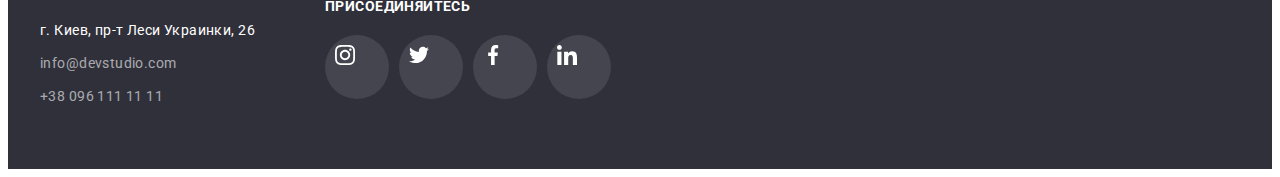
==== commit 404a47a9: "work hw4 task" ====
--- a/index.html
+++ b/index.html
@@ -36,74 +36,81 @@
 					<li class="nav-item">
 						<a href="mailto:info@devstudio.com" class="contact link">
 							<svg width="16" height="12" class="nav-svg">
-								<use href="./images/icons.svg#envelope">
-
-								</use>
-						</svg> info@devstudio.com</a>
+								<use href="./images/icons.svg#envelope"></use>
+							</svg>
+							info@devstudio.com
+						</a>
 					</li>
 					<li class="nav-item">
-				
-						<a href="tel:+380961111111" class="contact link"> 
+						<a href="tel:+380961111111" class="contact link">
 							<svg width="10" height="16" class="nav-svg">
 								<use href="./images/icons.svg#smartphone"></use>
 							</svg>
-						+38 096 111 11 11</a>
+							+38 096 111 11 11
+						</a>
 					</li>
 				</ul>
-				</div>
 			</div>
 		</header>
 		<main>
-				<section class="herro-content">
-					<div class="container">
+			<section class="herro-content">
+				<div class="container">
 					<h1 class="herro-title">Эффективные решения для вашего бизнеса</h1>
 					<button type="button" class="herro-bth">Заказать услугу</button>
 				</div>
-				</section>
-				<section class="advantages section">
-					<div class="container">
-						<h2 class="visually-hidden">Преимущества</h2>
-						<ul class="advantages-list list">
-							<li class="advantages-item">
-								<svg width="270" height="120" class="advantages-icon">
+			</section>
+			<section class="advantages section">
+				<div class="container">
+					<h2 class="visually-hidden">Преимущества</h2>
+					<ul class="advantages-list list">
+						<li class="advantages-item">
+							<div class="advantages-icon">
+							<svg width="270" height="120" >
 								<use href="./images/icons.svg#Group1"></use>
 							</svg>
-								<h3 class="advantages-title">Внимание к деталям</h3>
-								<p class="advantages-content">
-									Идейные соображения, а также начало повседневной работы по формированию позиции.
-								</p>
-							</li>
-							<li class="advantages-item">
-								<svg width="270" height="120" class="advantages-icon">
-								<use href="./images/icons.svg#Group2"></use>
-							</svg>
-								<h3 class="advantages-title">Пунктуальность</h3>
-								<p class="advantages-content">
-									Задача организации, в особенности же рамки и место обучения кадров влечет за собой.
-								</p>
-							</li>
-							<li class="advantages-item">
-								<svg width="270" height="120" class="advantages-icon">
+							</div>
+							<h3 class="advantages-title">Внимание к деталям</h3>
+							<p class="advantages-content">
+								Идейные соображения, а также начало повседневной работы по формированию позиции.
+							</p>
+						</li>
+						<li class="advantages-item">
+							<div class="advantages-icon">
+								<svg width="270" height="120">
+									<use href="./images/icons.svg#Group2"></use>
+								</svg>
+							</div>
+							<h3 class="advantages-title">Пунктуальность</h3>
+							<p class="advantages-content">
+								Задача организации, в особенности же рамки и место обучения кадров влечет за собой.
+							</p>
+						</li>
+						<li class="advantages-item">
+							<div class="advantages-icon">
+							<svg width="270" height="120" >
 								<use href="./images/icons.svg#Group3"></use>
 							</svg>
-								<h3 class="advantages-title">Планирование</h3>
-								<p class="advantages-content">
-									Равным образом консультация с широким активом в значительной степени обуславливает.
-								</p>
-							</li>
-							<li class="advantages-item">
-								<svg width="270" height="120" class="advantages-icon">
+							</div>
+							<h3 class="advantages-title">Планирование</h3>
+							<p class="advantages-content">
+								Равным образом консультация с широким активом в значительной степени обуславливает.
+							</p>
+						</li>
+						<li class="advantages-item">
+							<div class="advantages-icon">
+							<svg width="270" height="120" >
 								<use href="./images/icons.svg#Group4"></use>
 							</svg>
-								<h3 class="advantages-title">Современные технологии</h3>
-								<p class="advantages-content">
-									Значимость этих проблем настолько очевидна, что реализация плановых заданий.
-								</p>
-							</li>
-						</ul>
-					</div>
-				</section>
-		
+							</div>
+							<h3 class="advantages-title">Современные технологии</h3>
+							<p class="advantages-content">
+								Значимость этих проблем настолько очевидна, что реализация плановых заданий.
+							</p>
+						</li>
+					</ul>
+				</div>
+			</section>
+
 			<section class="work section">
 				<div class="container">
 					<h2 class="work-title">Чем мы занимаемся</h2>
@@ -129,28 +136,22 @@
 							<div class="about-team">
 								<h3 class="team-person">Игорь Демьяненко</h3>
 								<p lang="en" class="team-positions">Product Designer</p>
-								<div class="team-link">
-									<button class="team-social">
-										<svg  class="team-icon">
-									<use href="./images/icons.svg#instagram1"></use>
-								</svg>
-								</button>
-								<button class="team-social">
-								<svg class="team-icon" >
-									<use href="./images/icons.svg#twitter1"></use>
-								</svg>
-								</button>
-								<button class="team-social">
-								<svg class="team-icon" >
-									<use href="./images/icons.svg#facebook1"></use>
-								</svg>
-								</button>
-								<button class="team-social">
-								<svg class="team-icon" >
-									<use href="./images/icons.svg#linkedin1"></use>
-								</svg>
-								</button>
-								</div>
+								<section >
+									<ul class="team-link list">
+										<li><a href="" class="team-social"><svg class="team-icon">
+											<use href="./images/icons.svg#instagram1"></use>
+										</svg></a></li>
+										<li ><a href="" class="team-social"><svg class="team-icon">
+											<use href="./images/icons.svg#twitter1"></use>
+										</svg></a></li>
+										<li ><a href="" class="team-social"><svg class="team-icon">
+											<use href="./images/icons.svg#facebook1"></use>
+										</svg></a></li>
+										<li ><a href="" class="team-social"><svg class="team-icon">
+											<use href="./images/icons.svg#linkedin1"></use>
+										</svg></a></li>
+									</ul>
+								</section>
 							</div>
 						</li>
 						<li class="team-item">
@@ -158,28 +159,22 @@
 							<div class="about-team">
 								<h3 class="team-person">Ольга Репина</h3>
 								<p lang="en" class="team-positions">Frontend Developer</p>
-								<div class="team-link">
-									<button class="team-social">
-										<svg  class="team-icon">
-									<use href="./images/icons.svg#instagram1"></use>
-								</svg>
-								</button>
-								<button class="team-social">
-								<svg class="team-icon" >
-									<use href="./images/icons.svg#twitter1"></use>
-								</svg>
-								</button>
-								<button class="team-social">
-								<svg class="team-icon" >
-									<use href="./images/icons.svg#facebook1"></use>
-								</svg>
-								</button>
-								<button class="team-social">
-								<svg class="team-icon" >
-									<use href="./images/icons.svg#linkedin1"></use>
-								</svg>
-								</button>
-								</div>
+								<section >
+									<ul class="team-link list">
+										<li><a href="" class="team-social"><svg class="team-icon">
+											<use href="./images/icons.svg#instagram1"></use>
+										</svg></a></li>
+										<li ><a href="" class="team-social"><svg class="team-icon">
+											<use href="./images/icons.svg#twitter1"></use>
+										</svg></a></li>
+										<li ><a href="" class="team-social"><svg class="team-icon">
+											<use href="./images/icons.svg#facebook1"></use>
+										</svg></a></li>
+										<li ><a href="" class="team-social"><svg class="team-icon">
+											<use href="./images/icons.svg#linkedin1"></use>
+										</svg></a></li>
+									</ul>
+								</section>
 							</div>
 						</li>
 						<li class="team-item">
@@ -187,28 +182,22 @@
 							<div class="about-team">
 								<h3 class="team-person">Николай Тарасов</h3>
 								<p lang="en" class="team-positions">Marketing</p>
-								<div class="team-link">
-									<button class="team-social">
-										<svg  class="team-icon">
-									<use href="./images/icons.svg#instagram1"></use>
-								</svg>
-								</button>
-								<button class="team-social">
-								<svg class="team-icon" >
-									<use href="./images/icons.svg#twitter1"></use>
-								</svg>
-								</button>
-								<button class="team-social">
-								<svg class="team-icon" >
-									<use href="./images/icons.svg#facebook1"></use>
-								</svg>
-								</button>
-								<button class="team-social">
-								<svg class="team-icon" >
-									<use href="./images/icons.svg#linkedin1"></use>
-								</svg>
-								</button>
-								</div>
+								<section >
+									<ul class="team-link list">
+										<li><a href="" class="team-social"><svg class="team-icon">
+											<use href="./images/icons.svg#instagram1"></use>
+										</svg></a></li>
+										<li ><a href="" class="team-social"><svg class="team-icon">
+											<use href="./images/icons.svg#twitter1"></use>
+										</svg></a></li>
+										<li ><a href="" class="team-social"><svg class="team-icon">
+											<use href="./images/icons.svg#facebook1"></use>
+										</svg></a></li>
+										<li ><a href="" class="team-social"><svg class="team-icon">
+											<use href="./images/icons.svg#linkedin1"></use>
+										</svg></a></li>
+									</ul>
+								</section>
 							</div>
 						</li>
 						<li class="team-item">
@@ -216,121 +205,109 @@
 							<div class="about-team">
 								<h3 class="team-person">Михаил Ермаков</h3>
 								<p lang="en" class="team-positions">UI Designer</p>
-								<div class="team-link">
-									<button class="team-social">
-										<svg  class="team-icon">
-									<use href="./images/icons.svg#instagram1"></use>
-								</svg>
-								</button>
-								<button class="team-social">
-								<svg class="team-icon" >
-									<use href="./images/icons.svg#twitter1"></use>
-								</svg>
-								</button>
-								<button class="team-social">
-								<svg class="team-icon" >
-									<use href="./images/icons.svg#facebook1"></use>
-								</svg>
-								</button>
-								<button class="team-social">
-								<svg class="team-icon" >
-									<use href="./images/icons.svg#linkedin1"></use>
-								</svg>
-								</button>
-								</div>
+								<section >
+									<ul class="team-link list">
+										<li><a href="" class="team-social"><svg class="team-icon">
+											<use href="./images/icons.svg#instagram1"></use>
+										</svg></a></li>
+										<li ><a href="" class="team-social"><svg class="team-icon">
+											<use href="./images/icons.svg#twitter1"></use>
+										</svg></a></li>
+										<li ><a href="" class="team-social"><svg class="team-icon">
+											<use href="./images/icons.svg#facebook1"></use>
+										</svg></a></li>
+										<li ><a href="" class="team-social"><svg class="team-icon">
+											<use href="./images/icons.svg#linkedin1"></use>
+										</svg></a></li>
+									</ul>
+								</section>
 							</div>
 						</li>
 					</ul>
 				</div>
 			</section>
 			<section class="section client">
-<div class="container">
-	<h2 class="client-title">Постоянные клиенты</h2>
-	<div class="client-link">
-	<ul class="client-list">
-		<li class="client-item">
-			<svg class="client-icon" >
-				<use href="./images/icons.svg#Client1"></use>
-			</svg>
-		</li>
-		<li class="client-item">
-			<svg class="client-icon" >
-				<use href="./images/icons.svg#Client2"></use>
-			</svg>
-		</li>
-		<li class="client-item">
-			<svg class="client-icon" >
-				<use href="./images/icons.svg#Client3"></use>
-			</svg>
-		</li>
-		<li class="client-item">
-			<svg class="client-icon" >
-				<use href="./images/icons.svg#Client4"></use>
-			</svg>
-		</li>
-		<li class="client-item">
-			<svg class="client-icon" >
-				<use href="./images/icons.svg#Client5"></use>
-			</svg>
-		</li>
-		<li class="client-item">
-			<svg class="client-icon" >
-				<use href="./images/icons.svg#Client6"></use>
-			</svg>
-		</li>
-		
-	</ul>
-</div>
-</div>
+				<div class="container">
+					<h2 class="client-title">Постоянные клиенты</h2>
+						<ul class="client-list list">
+							<li >
+								<a href=""class="client-item"><svg class="client-icon">
+									<use href="./images/icons.svg#Client1"></use>
+								</svg></a>
+							</li>
+							<li >
+								<a href=""class="client-item"><svg class="client-icon">
+									<use href="./images/icons.svg#Client2"></use>
+								</svg></a>
+							</li>
+							<li >
+								<a href=""class="client-item"><svg class="client-icon">
+									<use href="./images/icons.svg#Client3"></use>
+								</svg></a>
+							</li>
+							<li >
+								<a href=""class="client-item"><svg class="client-icon">
+									<use href="./images/icons.svg#Client4"></use>
+								</svg></a>
+							</li>
+							<li >
+								<a href=""class="client-item"><svg class="client-icon">
+									<use href="./images/icons.svg#Client5"></use>
+								</svg></a>
+							</li>
+							<li >
+								<a href=""class="client-item"><svg class="client-icon">
+									<use href="./images/icons.svg#Client6"></use>
+								</svg></a>
+							</li>
+						</ul>
+				</div>
 			</section>
 		</main>
 		<footer class="footer">
 			<div class="container">
 				<a href="./index.html" class="footer-linkname" lang="en">
 					<span class="span-name">Web</span>Studio</a>
-				<section class="footer-link">
-					<address class="address">
-						<ul class="address-list list">
-							<li class="address-item">
-								<a
-									href="https://goo.gl/maps/BLAasnfPhCkBfBhN9"
-									target="_blank"
-									rel="noopener noreferrer"
-									class="contact-map link"
-								>
-									г. Киев, пр-т Леси Украинки, 26
-								</a>
-							</li>
-							<li class="address-item">
-								<a href="mailto:info@devstudio.com" class="contact-footer link">info@devstudio.com</a>
-							</li>
-							<li class="address-item"><a href="tel:+380961111111" class="contact-footer link">+38 096 111 11 11</a></li>
-						</ul>
-					</address>
-					<div class="footer-link-social">
-						<h2 class="footer-title-social">Присоединяйтесь</h2>
-										<button class="footer-social">
-											<svg  class="footer-icon">
-										<use href="./images/icons.svg#instagram1"></use>
-									</svg>
-									</button>
-									<button class="footer-social">
-									<svg class="footer-icon" >
-										<use href="./images/icons.svg#twitter1"></use>
-									</svg>
-									</button>
-									<button class="footer-social">
-									<svg class="footer-icon" >
-										<use href="./images/icons.svg#facebook1"></use>
-									</svg>
-									</button>
-									<button class="footer-social">
-									<svg class="footer-icon" >
-										<use href="./images/icons.svg#linkedin1"></use>
-									</svg>
-									</button>
-									</div>
-				</section>
+				
+					<section class="footer-link">
+						<address class="address">
+							<ul class="address-list list">
+								<li class="address-item">
+									<a
+										href="https://goo.gl/maps/BLAasnfPhCkBfBhN9"
+										target="_blank"
+										rel="noopener noreferrer"
+										class="contact-map link"
+									>
+										г. Киев, пр-т Леси Украинки, 26
+									</a>
+								</li>
+								<li class="address-item">
+									<a href="mailto:info@devstudio.com" class="contact-footer link">info@devstudio.com</a>
+								</li>
+								<li class="address-item">
+									<a href="tel:+380961111111" class="contact-footer link">+38 096 111 11 11</a>
+								</li>
+							</ul>
+						</address>
+						<section class="footer-section-social">
+							<h2 class="footer-title-social">Присоединяйтесь</h2>
+							<ul class="footer-list-social">
+								<li class="footer-social"><a href="" class="footer-link-social"><svg class="footer-icon">
+									<use href="./images/icons.svg#instagram1"></use>
+								</svg></a></li>
+								<li class="footer-social"><a href="" class="footer-link-social"><svg class="footer-icon">
+									<use href="./images/icons.svg#twitter1"></use>
+								</svg></a></li>
+								<li class="footer-social"><a href="" class="footer-link-social"><svg class="footer-icon">
+									<use href="./images/icons.svg#facebook1"></use>
+								</svg></a></li>
+								<li class="footer-social"><a href="" class="footer-link-social"><svg class="footer-icon">
+									<use href="./images/icons.svg#linkedin1"></use>
+								</svg></a></li>
+							</ul>
+						</section>
+					</section>
 			</div>
 		</footer>
 	</body>
--- a/css/styles.css
+++ b/css/styles.css
@@ -9,7 +9,7 @@
 	--color-btn-hover: #188ce8;
 	--color-icon: #afb1b8;
 	--background-footer-icon: rgba(255, 255, 255, 0.1);
-	--background-hero: #c4c4c4
+	--background-hero: #c4c4c4;
 	--primary-font-size: 14px;
 }
 
@@ -42,6 +42,10 @@
 li {
 	list-style: none;
 }
+ul {
+	padding: 0;
+	margin: 0;
+}
 .container {
 	margin: 0 auto;
 	width: 1200px;
@@ -94,6 +98,8 @@
 .contact {
 	font-family: inherit;
 	font-weight: 500;
+	display: flex;
+	align-items: center;
 	font-style: normal;
 	font-size: var(--primary-font-size);
 	line-height: 1.14;
@@ -113,19 +119,20 @@
 	color: var(--color-akcent);
 }
 .nav-svg {
-	fill: var(--color-primary-text);
+	fill: currentColor;
 	margin-right: 10px;
 }
-.contact:hover .nav-svg {
-	fill: var(--color-akcent);
-}
 
 /* -------------------------------------styles main Studio ---------------------------------*/
 
 .herro-content {
-	background: var(--background-hero);
 	background-image: linear-gradient(to right, rgba(47, 48, 58, 0.4), rgba(47, 48, 58, 0.4)), url(../images/img-hero.jpg);
-	width: 1600px;
+	background-color: var(--background-hero);
+	background-repeat: no-repeat;
+	background-size: cover;
+	background-position: center;
+	max-width: 1600px;
+	height: 600px;
 	padding: 200px 0;
 	text-align: center;
 	margin: 0 auto;
@@ -229,7 +236,7 @@
 	text-align: center;
 }
 .about-team {
-	padding: 30px 32px;
+	padding: 30px 0;
 }
 .team-positions {
 	font-size: 16px;
@@ -246,33 +253,41 @@
 	background: var(--primary-color);
 }
 .team-link {
+	display: flex;
+	margin: 0 auto;
+	width: 206px;
+	gap: 10px;
+	
+}
+.team-social {
 	display: block;
 	text-align: center;
-	width: 206px;
-}
-.team-social {
-	text-align: center;
-	background: var(--primary-color);
+	color: var(--color-icon);
 	width: 44px;
 	height: 44px;
 	border: none;
 	border-radius: 50%;
-	filter: drop-shadow(0px 4px 4px rgba(0, 0, 0, 0.25));
 	cursor: pointer;
+	padding: 10px;
+	
 }
 .team-social:hover,
 .team-social:focus {
 	background: var(--color-akcent);
+	filter: drop-shadow(0px 4px 4px rgba(0, 0, 0, 0.25));
+	outline: none;
 }
 .team-icon {
-	fill: var(--color-icon);
+	fill: currentColor;
 	width: 20px;
 	height: 20px;
 	cursor: pointer;
+
 }
 .team-social:hover .team-icon,
 .team-social:focus .team-icon {
 	fill: var(--primary-color);
+	outline: none;
 }
 
 .client-title {
@@ -287,26 +302,31 @@
 
 .client-list {
 	display: flex;
-	padding-left: 0;
 	gap: 30px;
 }
 .client-item {
+	display: block;
 	width: 170px;
 	height: 92px;
 	border: 1px solid var(--color-icon);
-	fill: var(--color-icon);
+	color: var(--color-icon);
 	border-radius: 4px;
 	cursor: pointer;
 }
 .client-icon {
+fill: currentColor;
 	width: 170px;
 	height: 92px;
 	align-items: center;
 }
-.client-icon:hover,
-.client-icon:focus {
+
+.client-item:hover,
+.client-item:focus,
+.client-item:hover .client-icon,
+.client-item:focus .client-icon {
 	fill: var(--color-akcent);
 	border: 1px solid var(--color-akcent);
+	outline: none;
 }
 /* ----------------------------styles main Portfolio ----------------------------*/
 
@@ -454,22 +474,31 @@
 	color: var(--primary-color);
 	margin-bottom: 20px;
 }
-.footer-social {
-	text-align: center;
+.footer-link-social {
 	background: var(--background-footer-icon);
 	width: 44px;
 	height: 44px;
 	border: none;
 	border-radius: 50%;
 	cursor: pointer;
-	padding: 0;
-}
-.footer-social:hover,
-.footer-social:focus {
-	background: var(--color-akcent);
+	padding: 10px;
+
+}
+.footer-link-social {
+	display: block;
+}
+.footer-link-social:hover,
+.footer-link-social:focus {
+	background-color: var(--color-akcent);
+	outline: none;
 }
 .footer-icon {
 	fill: var(--primary-color);
 	width: 20px;
 	height: 20px;
-}
+	
+}
+.footer-list-social {
+	display: flex;
+	gap: 10px;
+}
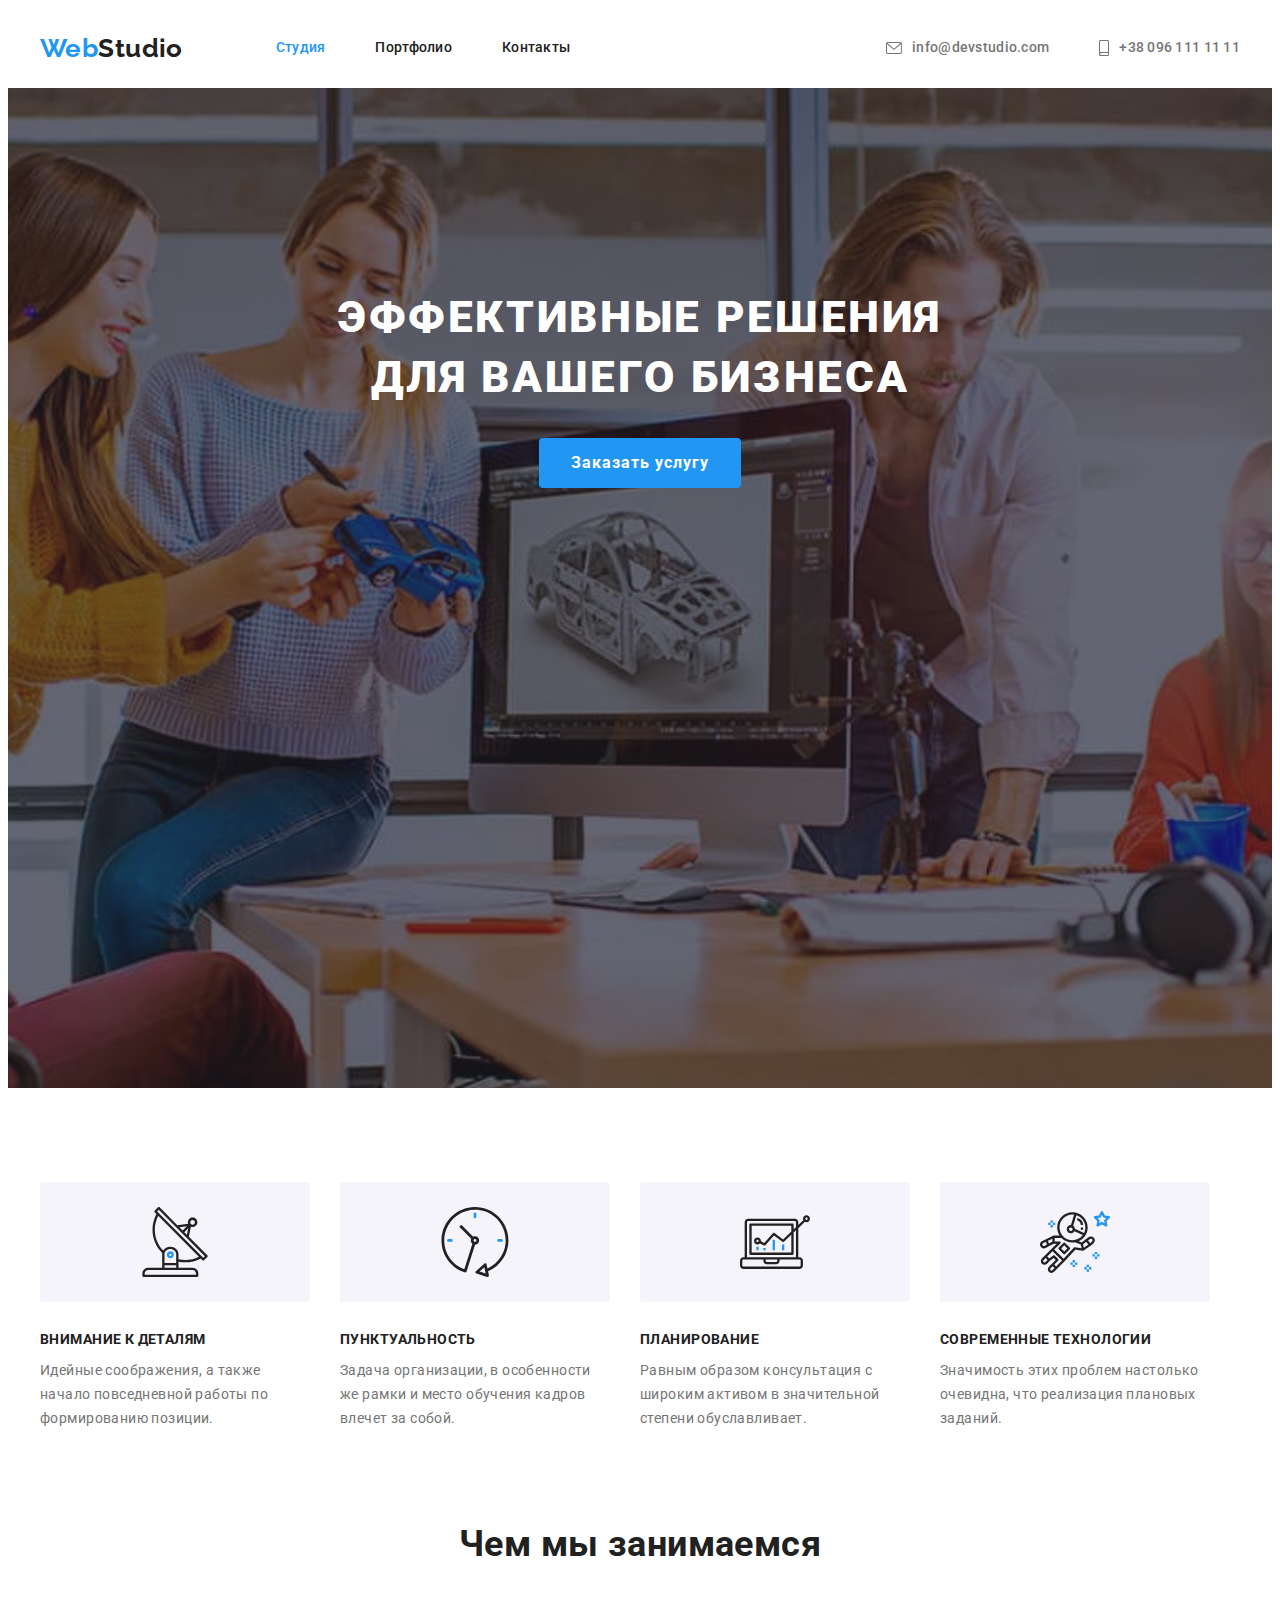
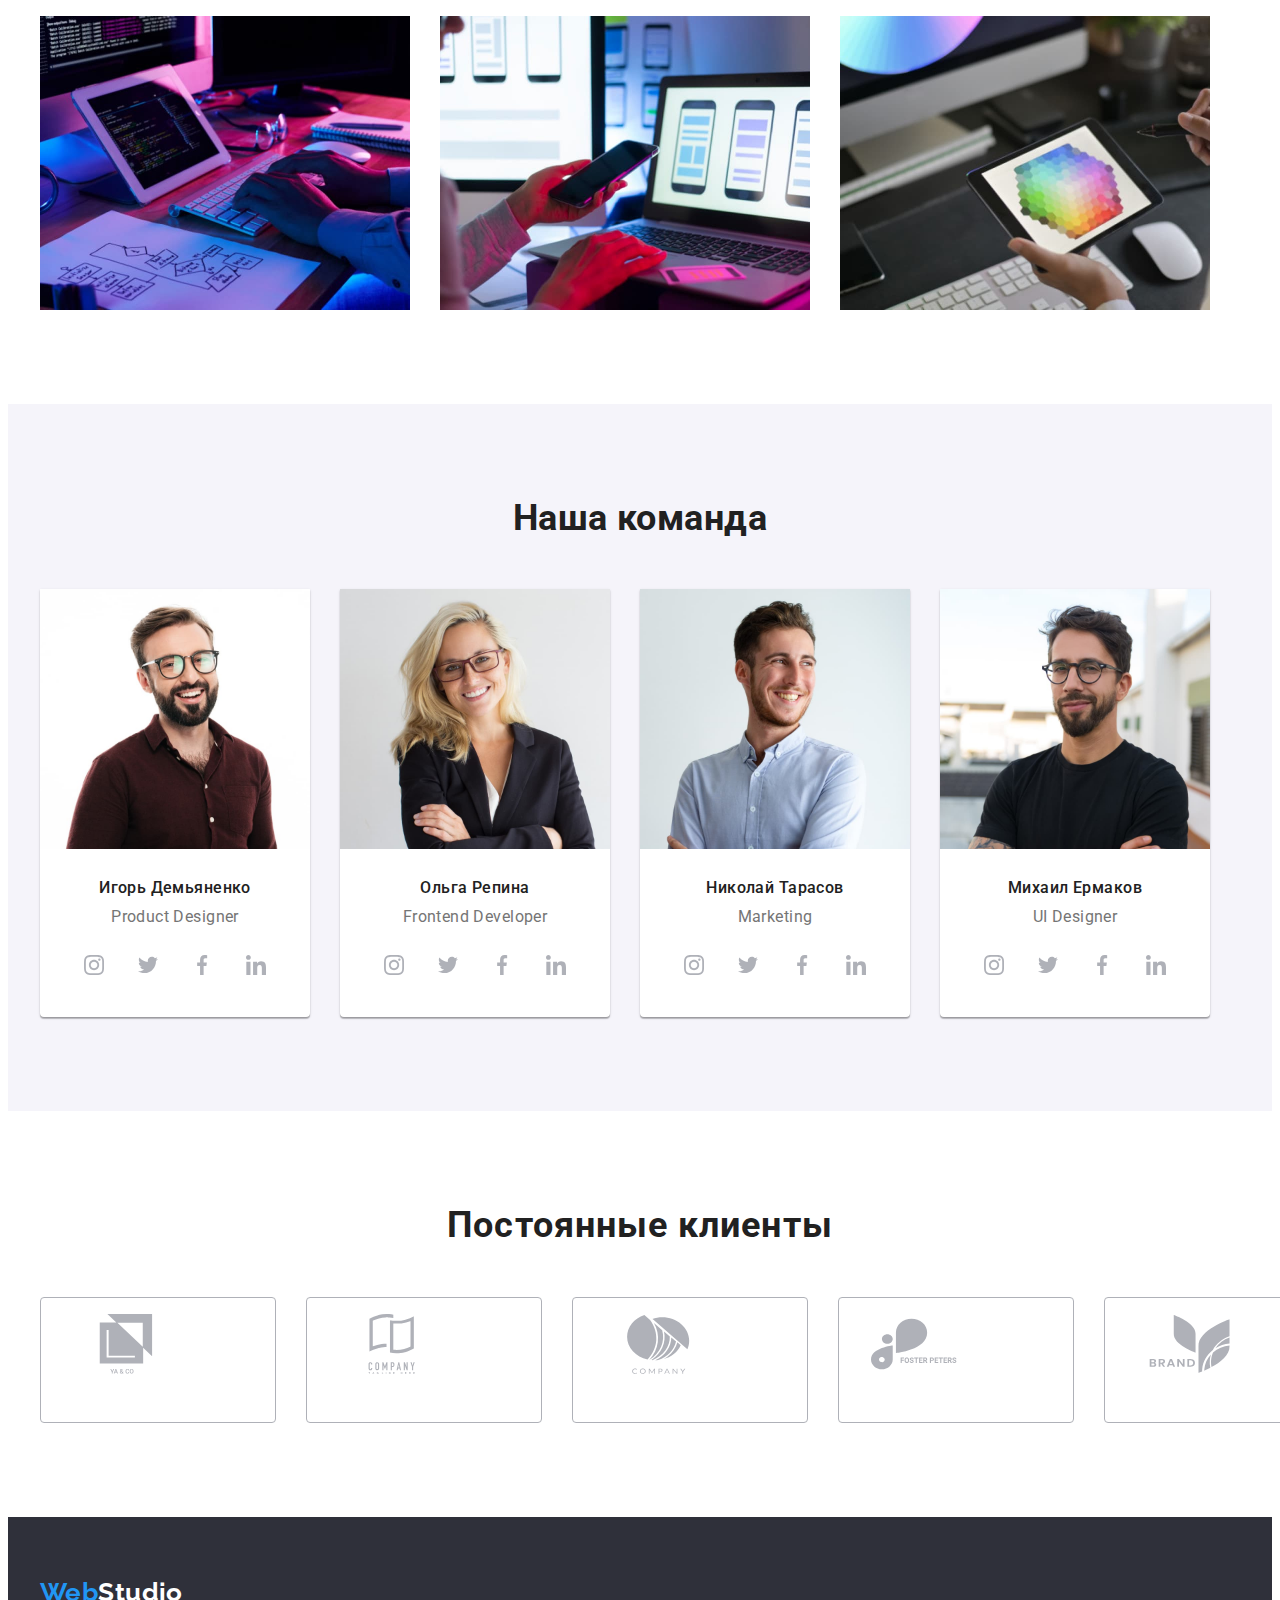
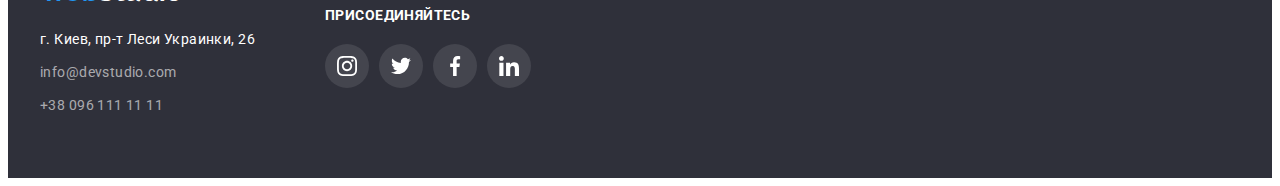
==== commit 2c9007e7: "task hw04" ====
--- a/index.html
+++ b/index.html
@@ -64,8 +64,8 @@
 					<h2 class="visually-hidden">Преимущества</h2>
 					<ul class="advantages-list list">
 						<li class="advantages-item">
-							<div class="advantages-icon">
-							<svg width="270" height="120" >
+							<div class="advantages-group">
+							<svg width="270" height="120" class="advantages-icon">
 								<use href="./images/icons.svg#Group1"></use>
 							</svg>
 							</div>
@@ -75,8 +75,8 @@
 							</p>
 						</li>
 						<li class="advantages-item">
-							<div class="advantages-icon">
-								<svg width="270" height="120">
+							<div class="advantages-group">
+								<svg width="270" height="120" class="advantages-icon">
 									<use href="./images/icons.svg#Group2"></use>
 								</svg>
 							</div>
@@ -86,8 +86,8 @@
 							</p>
 						</li>
 						<li class="advantages-item">
-							<div class="advantages-icon">
-							<svg width="270" height="120" >
+							<div class="advantages-group">
+							<svg width="270" height="120" class="advantages-icon">
 								<use href="./images/icons.svg#Group3"></use>
 							</svg>
 							</div>
@@ -97,8 +97,8 @@
 							</p>
 						</li>
 						<li class="advantages-item">
-							<div class="advantages-icon">
-							<svg width="270" height="120" >
+							<div class="advantages-group">
+							<svg  width="270" height="120" class="advantages-icon">
 								<use href="./images/icons.svg#Group4"></use>
 							</svg>
 							</div>
@@ -110,7 +110,6 @@
 					</ul>
 				</div>
 			</section>
-
 			<section class="work section">
 				<div class="container">
 					<h2 class="work-title">Чем мы занимаемся</h2>
--- a/css/styles.css
+++ b/css/styles.css
@@ -198,10 +198,15 @@
 	line-height: 24px;
 	width: 270px;
 }
+.advantages-group {
+	margin-bottom: 30px;
+	background: var(--color-background);
+	border-radius: 4px;
+	width: 270px;
+	height: 120px;
+}
 .advantages-icon {
-	margin-bottom: 30px;
-	background-color: var(--color-background);
-	border-radius: 4px;
+	object-fit: cover;
 }
 
 .team {
@@ -257,19 +262,17 @@
 	margin: 0 auto;
 	width: 206px;
 	gap: 10px;
-	
 }
 .team-social {
-	display: block;
-	text-align: center;
 	color: var(--color-icon);
 	width: 44px;
 	height: 44px;
 	border: none;
 	border-radius: 50%;
 	cursor: pointer;
-	padding: 10px;
-	
+	display: flex;
+	align-items: center;
+	justify-content: center;
 }
 .team-social:hover,
 .team-social:focus {
@@ -282,7 +285,6 @@
 	width: 20px;
 	height: 20px;
 	cursor: pointer;
-
 }
 .team-social:hover .team-icon,
 .team-social:focus .team-icon {
@@ -311,21 +313,23 @@
 	border: 1px solid var(--color-icon);
 	color: var(--color-icon);
 	border-radius: 4px;
+	padding: 16px 32px;
 	cursor: pointer;
 }
+.client-item:hover,
+.client-item:focus {
+	border: 1px solid var(--color-akcent);
+	outline: none;
+}
 .client-icon {
-fill: currentColor;
-	width: 170px;
-	height: 92px;
-	align-items: center;
-}
-
-.client-item:hover,
-.client-item:focus,
+	fill: currentColor;
+	width: 106px;
+	height: 60px;
+}
+
 .client-item:hover .client-icon,
 .client-item:focus .client-icon {
 	fill: var(--color-akcent);
-	border: 1px solid var(--color-akcent);
 	outline: none;
 }
 /* ----------------------------styles main Portfolio ----------------------------*/
@@ -374,7 +378,6 @@
 .project-link:hover,
 .project-link:focus {
 	box-shadow: 0px 1px 1px rgba(0, 0, 0, 0.12), 0px 4px 4px rgba(0, 0, 0, 0.06), 1px 4px 6px rgba(0, 0, 0, 0.16);
-
 }
 .project-title {
 	font-size: 18px;
@@ -481,12 +484,11 @@
 	border: none;
 	border-radius: 50%;
 	cursor: pointer;
-	padding: 10px;
-
-}
-.footer-link-social {
-	display: block;
-}
+	display: flex;
+	justify-content: center;
+	align-items: center;
+}
+
 .footer-link-social:hover,
 .footer-link-social:focus {
 	background-color: var(--color-akcent);
@@ -496,7 +498,6 @@
 	fill: var(--primary-color);
 	width: 20px;
 	height: 20px;
-	
 }
 .footer-list-social {
 	display: flex;
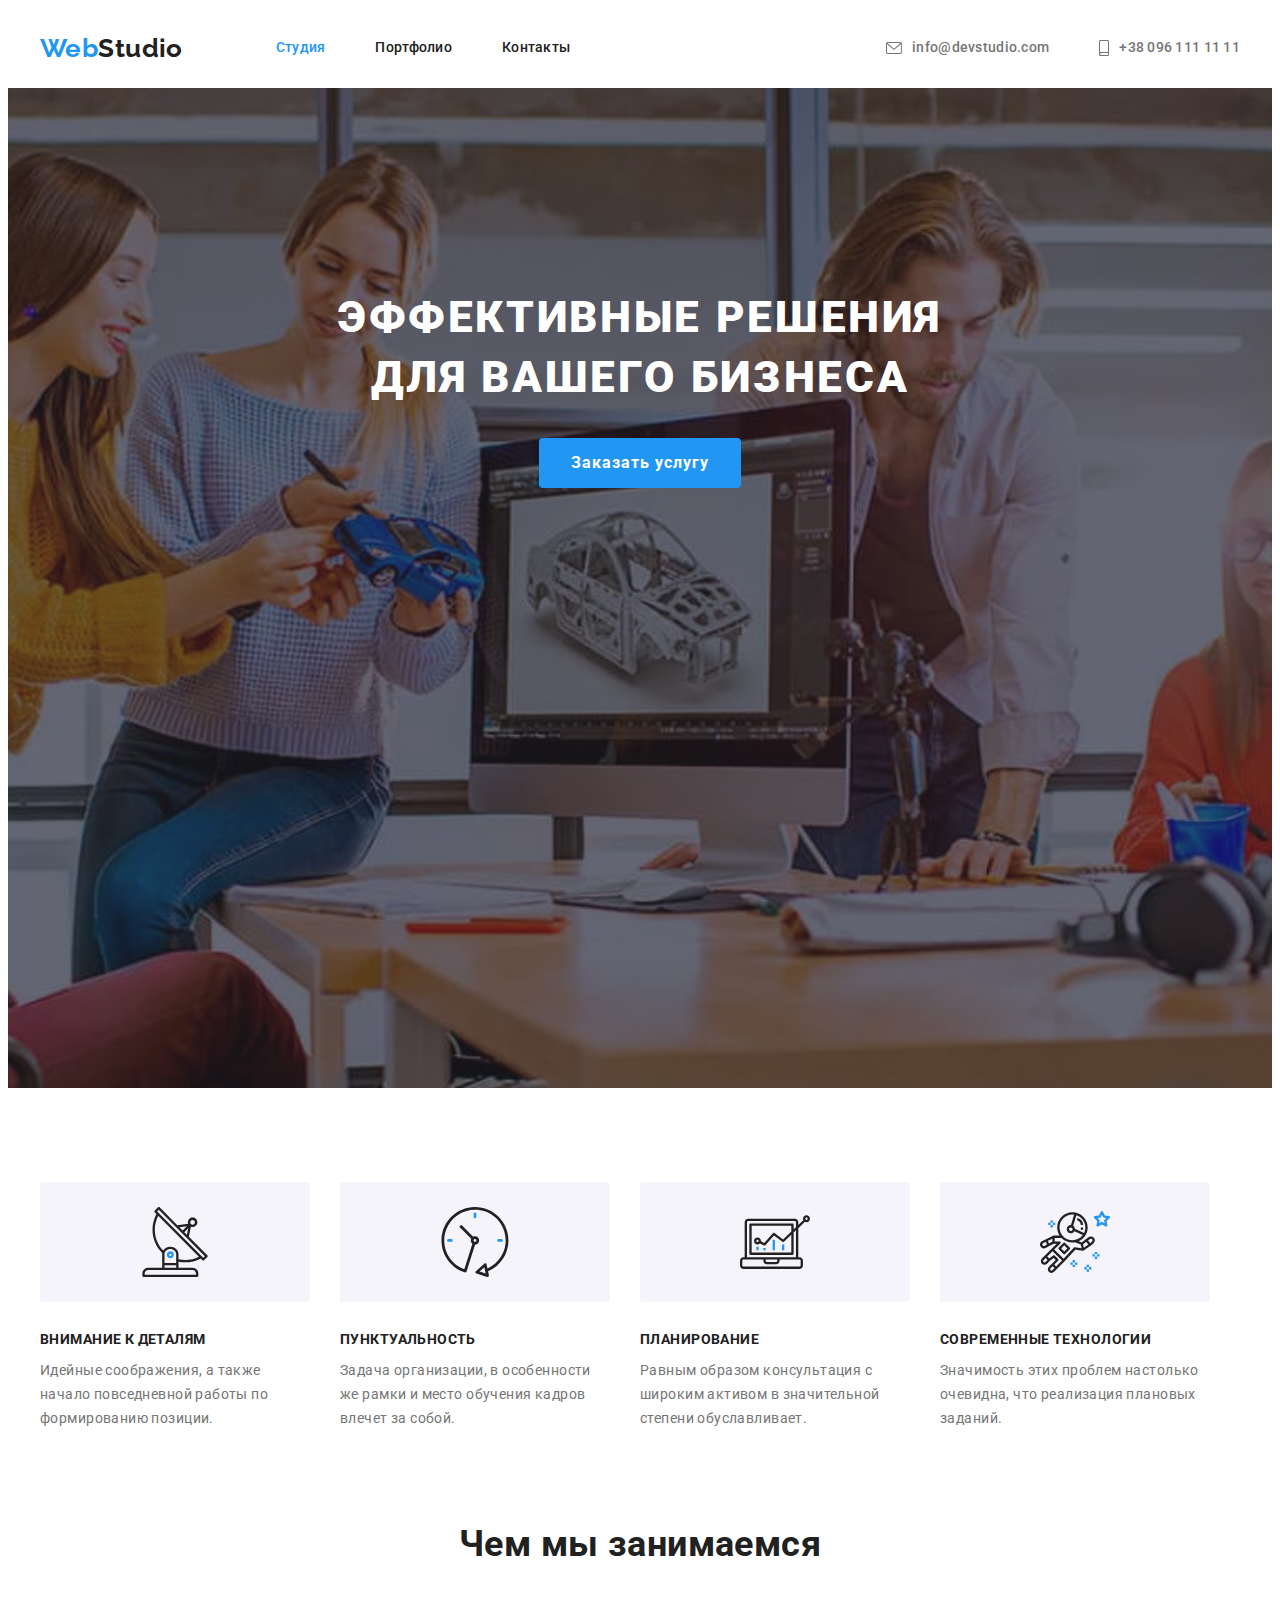
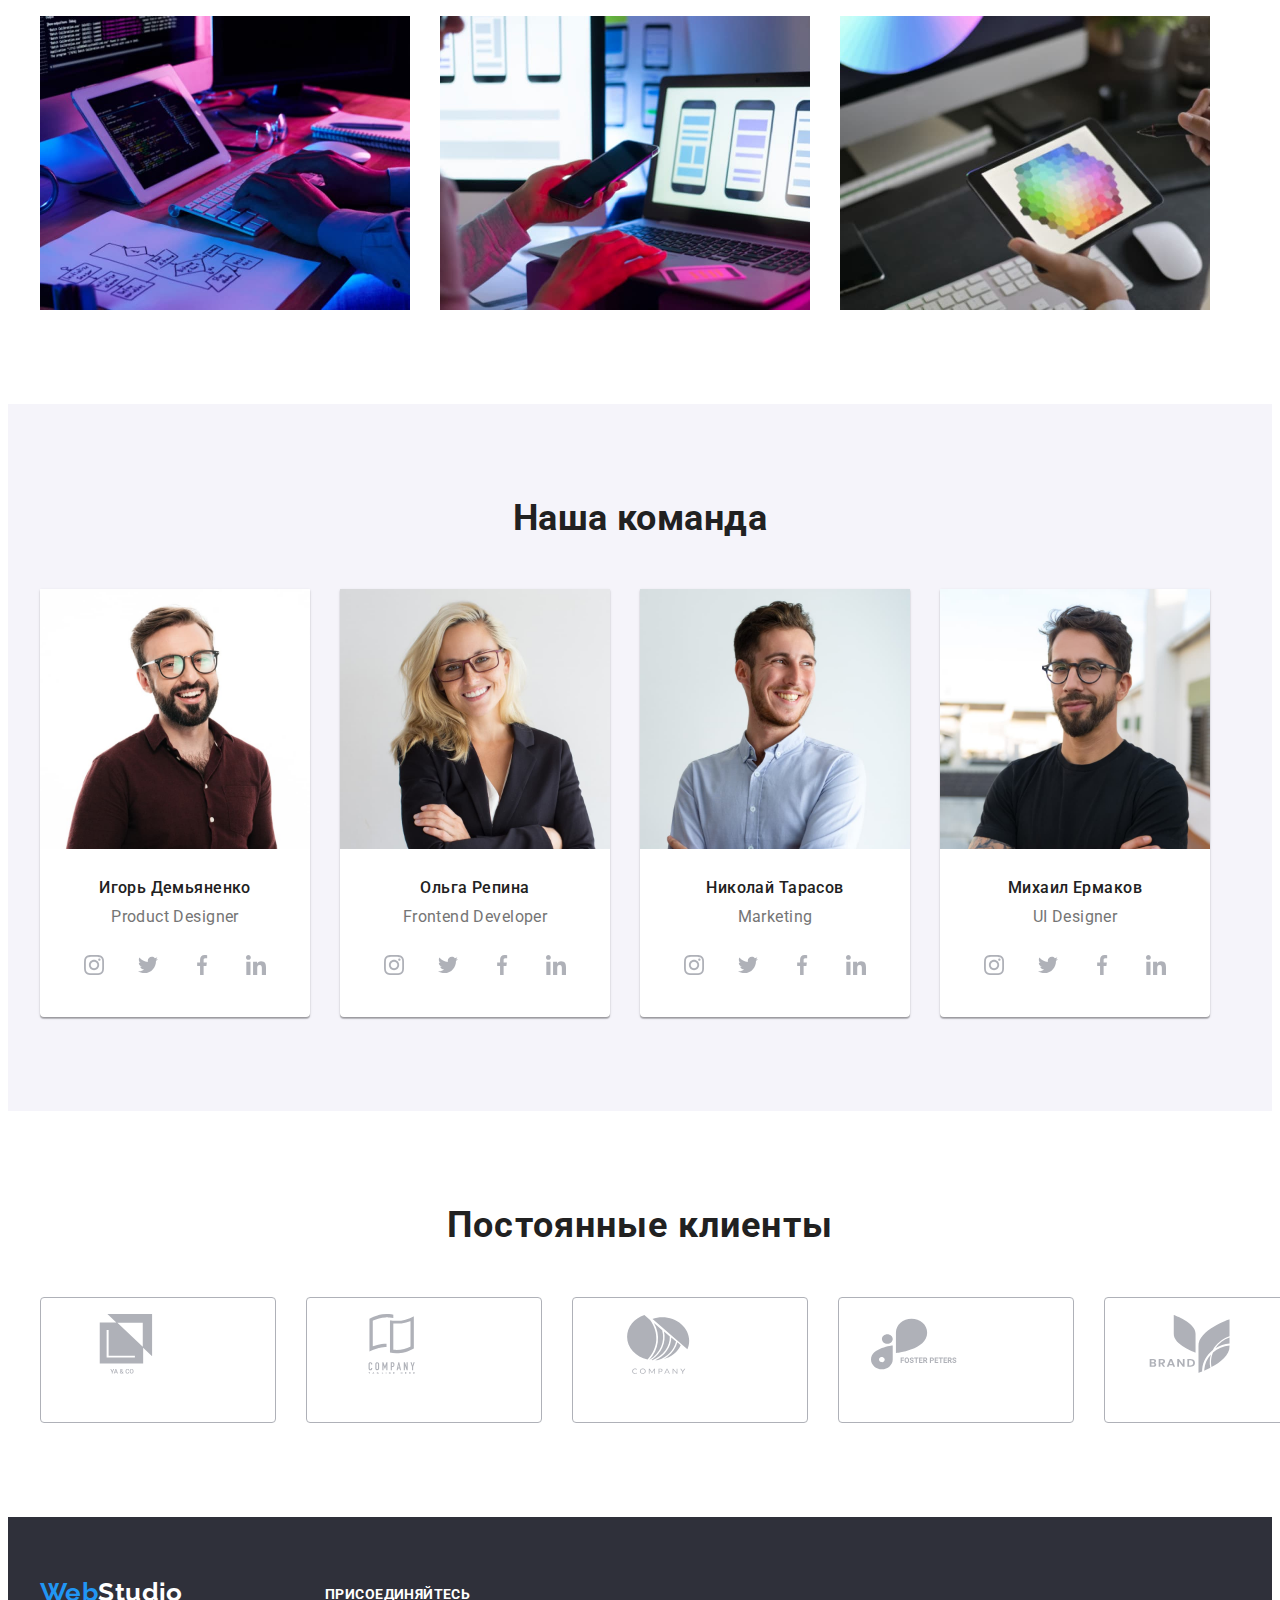
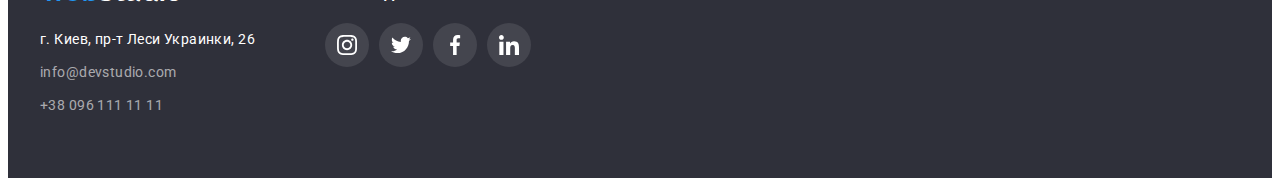
==== commit e27cb054: "tack footer" ====
--- a/index.html
+++ b/index.html
@@ -136,6 +136,7 @@
 								<h3 class="team-person">Игорь Демьяненко</h3>
 								<p lang="en" class="team-positions">Product Designer</p>
 								<section >
+									<h2 class="visually-hidden">social-link</h2>
 									<ul class="team-link list">
 										<li><a href="" class="team-social"><svg class="team-icon">
 											<use href="./images/icons.svg#instagram1"></use>
@@ -159,6 +160,7 @@
 								<h3 class="team-person">Ольга Репина</h3>
 								<p lang="en" class="team-positions">Frontend Developer</p>
 								<section >
+									<h2 class="visually-hidden">social-link</h2>
 									<ul class="team-link list">
 										<li><a href="" class="team-social"><svg class="team-icon">
 											<use href="./images/icons.svg#instagram1"></use>
@@ -182,6 +184,7 @@
 								<h3 class="team-person">Николай Тарасов</h3>
 								<p lang="en" class="team-positions">Marketing</p>
 								<section >
+									<h2 class="visually-hidden">social-link</h2>
 									<ul class="team-link list">
 										<li><a href="" class="team-social"><svg class="team-icon">
 											<use href="./images/icons.svg#instagram1"></use>
@@ -205,6 +208,7 @@
 								<h3 class="team-person">Михаил Ермаков</h3>
 								<p lang="en" class="team-positions">UI Designer</p>
 								<section >
+									<h2 class="visually-hidden">social-link</h2>
 									<ul class="team-link list">
 										<li><a href="" class="team-social"><svg class="team-icon">
 											<use href="./images/icons.svg#instagram1"></use>
@@ -230,32 +234,32 @@
 					<h2 class="client-title">Постоянные клиенты</h2>
 						<ul class="client-list list">
 							<li >
-								<a href=""class="client-item"><svg class="client-icon">
+								<a href="" class="client-item"><svg class="client-icon">
 									<use href="./images/icons.svg#Client1"></use>
 								</svg></a>
 							</li>
 							<li >
-								<a href=""class="client-item"><svg class="client-icon">
+								<a href="" class="client-item"><svg class="client-icon">
 									<use href="./images/icons.svg#Client2"></use>
 								</svg></a>
 							</li>
 							<li >
-								<a href=""class="client-item"><svg class="client-icon">
+								<a href="" class="client-item"><svg class="client-icon">
 									<use href="./images/icons.svg#Client3"></use>
 								</svg></a>
 							</li>
 							<li >
-								<a href=""class="client-item"><svg class="client-icon">
+								<a href="" class="client-item"><svg class="client-icon">
 									<use href="./images/icons.svg#Client4"></use>
 								</svg></a>
 							</li>
 							<li >
-								<a href=""class="client-item"><svg class="client-icon">
+								<a href="" class="client-item"><svg class="client-icon">
 									<use href="./images/icons.svg#Client5"></use>
 								</svg></a>
 							</li>
 							<li >
-								<a href=""class="client-item"><svg class="client-icon">
+								<a href="" class="client-item"><svg class="client-icon">
 									<use href="./images/icons.svg#Client6"></use>
 								</svg></a>
 							</li>
@@ -264,49 +268,52 @@
 			</section>
 		</main>
 		<footer class="footer">
-			<div class="container">
-				<a href="./index.html" class="footer-linkname" lang="en">
-					<span class="span-name">Web</span>Studio</a>
-				
-					<section class="footer-link">
-						<address class="address">
-							<ul class="address-list list">
-								<li class="address-item">
-									<a
-										href="https://goo.gl/maps/BLAasnfPhCkBfBhN9"
-										target="_blank"
-										rel="noopener noreferrer"
-										class="contact-map link"
-									>
-										г. Киев, пр-т Леси Украинки, 26
-									</a>
-								</li>
-								<li class="address-item">
-									<a href="mailto:info@devstudio.com" class="contact-footer link">info@devstudio.com</a>
-								</li>
-								<li class="address-item">
-									<a href="tel:+380961111111" class="contact-footer link">+38 096 111 11 11</a>
-								</li>
-							</ul>
-						</address>
-						<section class="footer-section-social">
-							<h2 class="footer-title-social">Присоединяйтесь</h2>
-							<ul class="footer-list-social">
-								<li class="footer-social"><a href="" class="footer-link-social"><svg class="footer-icon">
-									<use href="./images/icons.svg#instagram1"></use>
-								</svg></a></li>
-								<li class="footer-social"><a href="" class="footer-link-social"><svg class="footer-icon">
-									<use href="./images/icons.svg#twitter1"></use>
-								</svg></a></li>
-								<li class="footer-social"><a href="" class="footer-link-social"><svg class="footer-icon">
-									<use href="./images/icons.svg#facebook1"></use>
-								</svg></a></li>
-								<li class="footer-social"><a href="" class="footer-link-social"><svg class="footer-icon">
-									<use href="./images/icons.svg#linkedin1"></use>
-								</svg></a></li>
-							</ul>
+			<div class="container container-flex">
+				<div>
+					<a href="./index.html" class="footer-linkname" lang="en">
+						<span class="span-name">Web</span>Studio</a>
+						<section class="footer-link">
+							<h2 class="visually-hidden">footer-link</h2>
+							<address class="address">
+								<ul class="address-list list">
+									<li class="address-item">
+										<a
+											href="https://goo.gl/maps/BLAasnfPhCkBfBhN9"
+											target="_blank"
+											rel="noopener noreferrer"
+											class="contact-map link"
+										>
+											г. Киев, пр-т Леси Украинки, 26
+										</a>
+									</li>
+									<li class="address-item">
+										<a href="mailto:info@devstudio.com" class="contact-footer link">info@devstudio.com</a>
+									</li>
+									<li class="address-item">
+										<a href="tel:+380961111111" class="contact-footer link">+38 096 111 11 11</a>
+									</li>
+								</ul>
+							</address>
 						</section>
-					</section>
+				</div>
+			
+				<section class="footer-section-social">
+					<h2 class="footer-title-social">Присоединяйтесь</h2>
+					<ul class="footer-list-social">
+						<li class="footer-social"><a href="" class="footer-link-social"><svg class="footer-icon">
+							<use href="./images/icons.svg#instagram1"></use>
+						</svg></a></li>
+						<li class="footer-social"><a href="" class="footer-link-social"><svg class="footer-icon">
+							<use href="./images/icons.svg#twitter1"></use>
+						</svg></a></li>
+						<li class="footer-social"><a href="" class="footer-link-social"><svg class="footer-icon">
+							<use href="./images/icons.svg#facebook1"></use>
+						</svg></a></li>
+						<li class="footer-social"><a href="" class="footer-link-social"><svg class="footer-icon">
+							<use href="./images/icons.svg#linkedin1"></use>
+						</svg></a></li>
+					</ul>
+				</section>
 			</div>
 		</footer>
 	</body>
--- a/css/styles.css
+++ b/css/styles.css
@@ -463,10 +463,6 @@
 	color: var(--color-akcent);
 	outline: none;
 }
-.footer-link {
-	display: flex;
-	gap: 70px;
-}
 
 .footer-title-social {
 	font-weight: 700;
@@ -476,6 +472,7 @@
 	text-transform: uppercase;
 	color: var(--primary-color);
 	margin-bottom: 20px;
+	padding-top: 10px;
 }
 .footer-link-social {
 	background: var(--background-footer-icon);
@@ -499,7 +496,11 @@
 	width: 20px;
 	height: 20px;
 }
+.container-flex {
+	display: flex;
+	gap: 70px;
+}
 .footer-list-social {
-	display: flex;
-	gap: 10px;
-}
+display: flex;
+gap: 10px;
+}
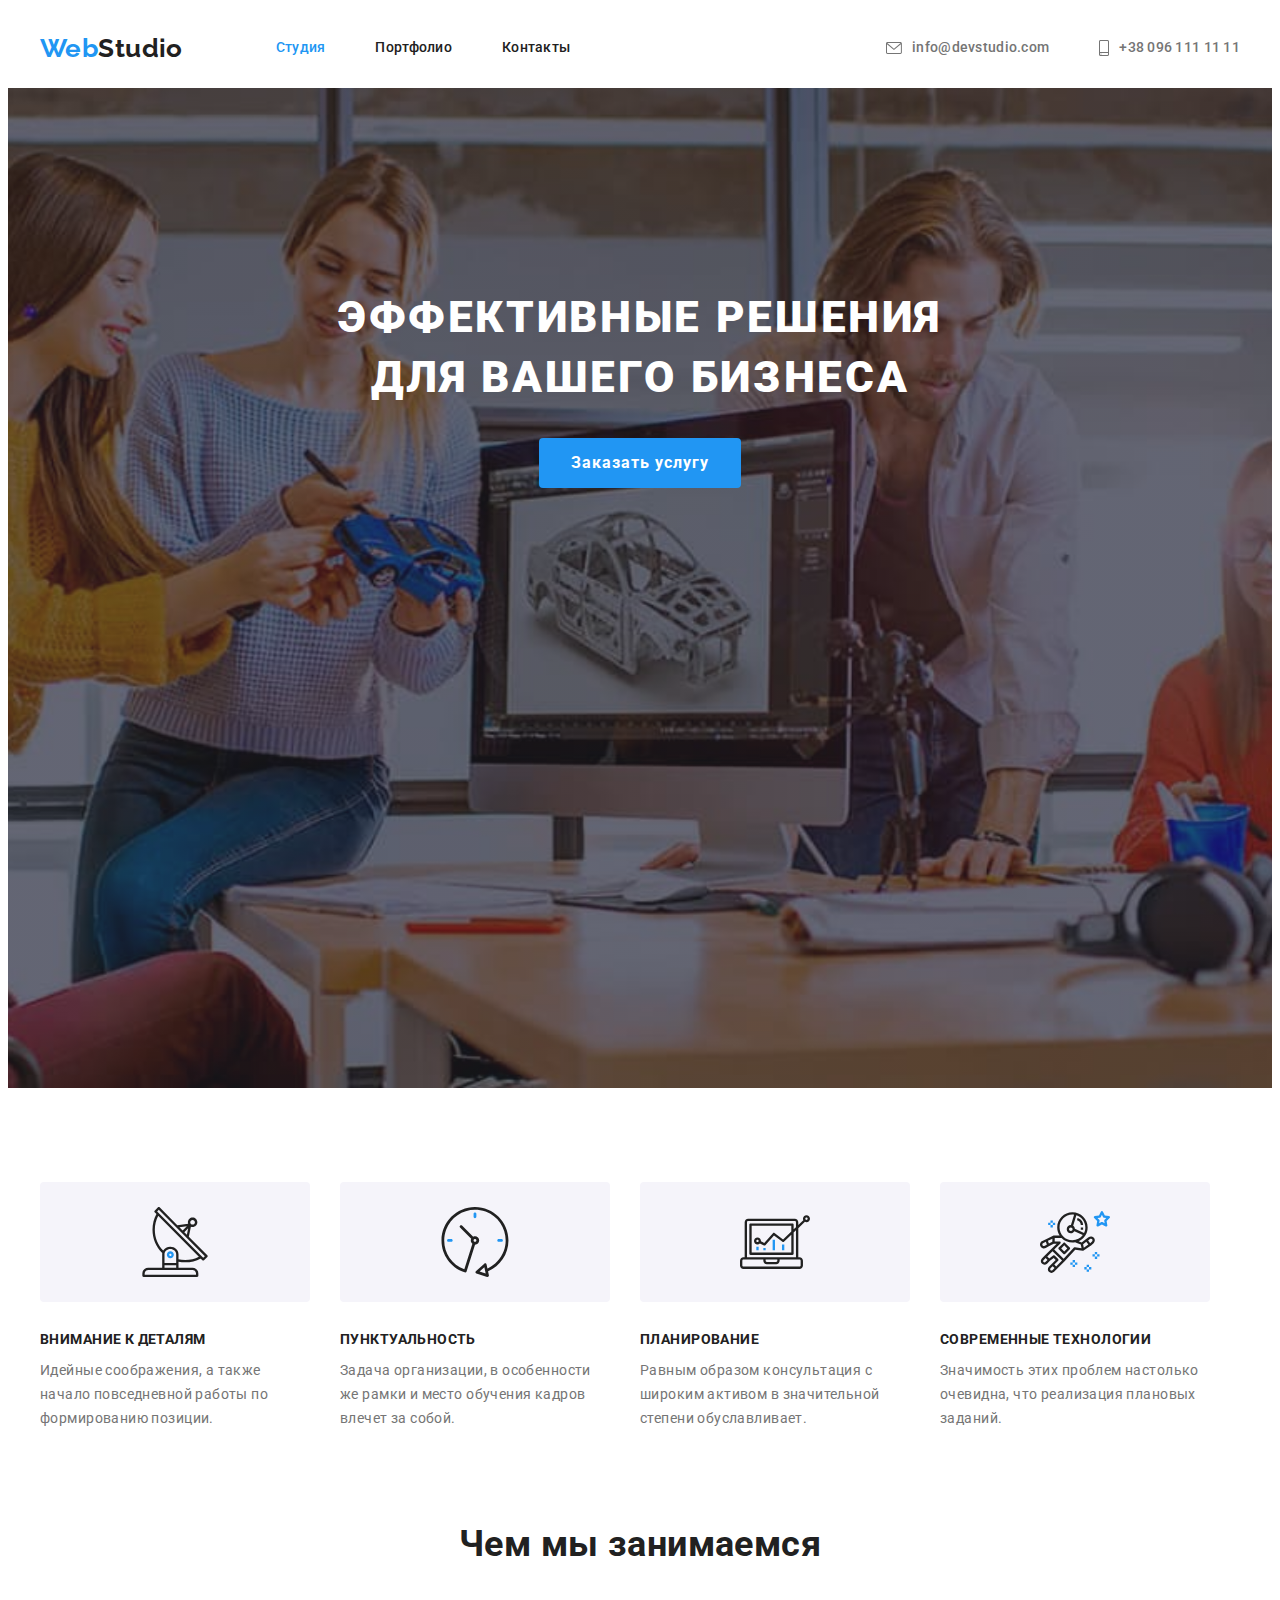
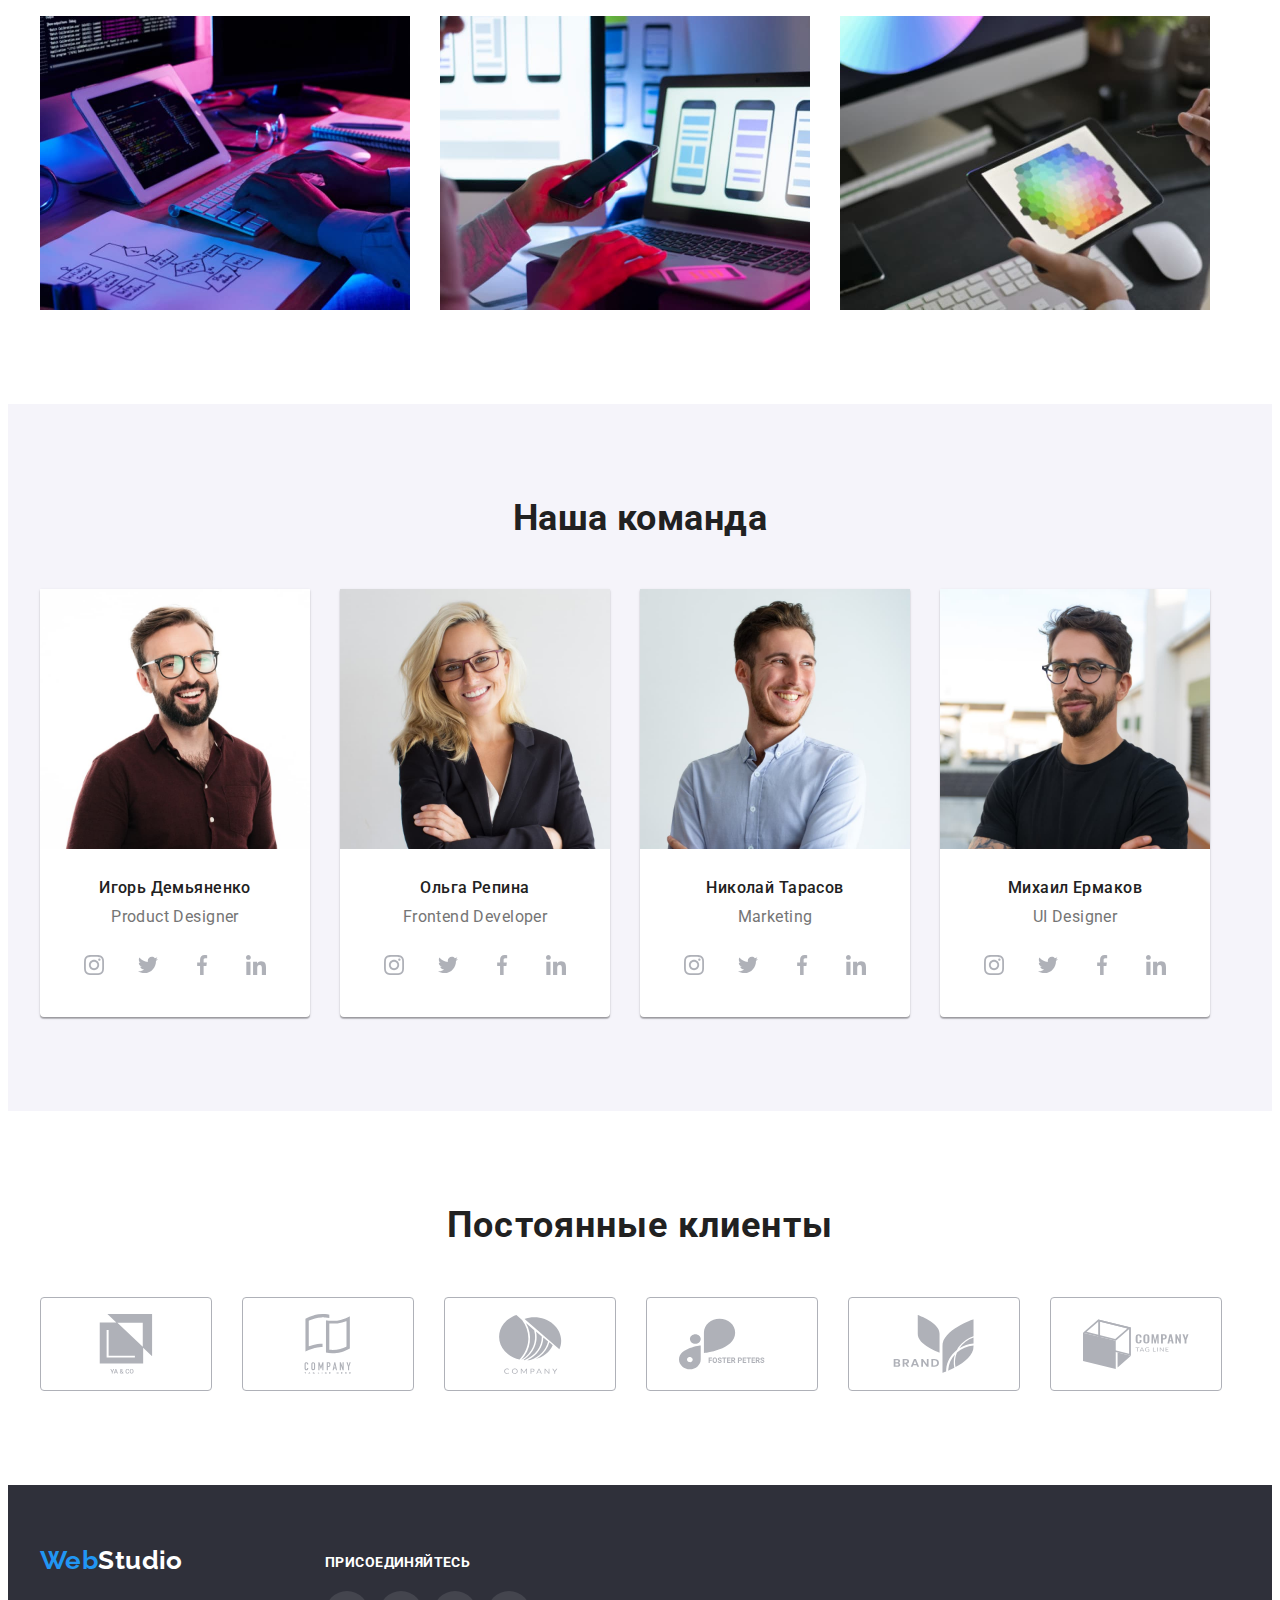
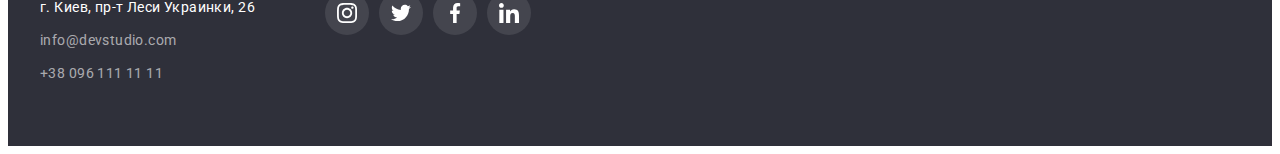
==== commit d47ccbb6: "task hw04 final" ====
--- a/index.html
+++ b/index.html
@@ -65,8 +65,8 @@
 					<ul class="advantages-list list">
 						<li class="advantages-item">
 							<div class="advantages-group">
-							<svg width="270" height="120" class="advantages-icon">
-								<use href="./images/icons.svg#Group1"></use>
+							<svg width="70" height="70" class="advantages-icon">
+								<use href="./images/icons.svg#antenna"></use>
 							</svg>
 							</div>
 							<h3 class="advantages-title">Внимание к деталям</h3>
@@ -76,8 +76,8 @@
 						</li>
 						<li class="advantages-item">
 							<div class="advantages-group">
-								<svg width="270" height="120" class="advantages-icon">
-									<use href="./images/icons.svg#Group2"></use>
+								<svg width="70" height="70" class="advantages-icon">
+									<use href="./images/icons.svg#clock"></use>
 								</svg>
 							</div>
 							<h3 class="advantages-title">Пунктуальность</h3>
@@ -87,8 +87,8 @@
 						</li>
 						<li class="advantages-item">
 							<div class="advantages-group">
-							<svg width="270" height="120" class="advantages-icon">
-								<use href="./images/icons.svg#Group3"></use>
+							<svg width="70" height="70" class="advantages-icon">
+								<use href="./images/icons.svg#diagram"></use>
 							</svg>
 							</div>
 							<h3 class="advantages-title">Планирование</h3>
@@ -98,8 +98,8 @@
 						</li>
 						<li class="advantages-item">
 							<div class="advantages-group">
-							<svg  width="270" height="120" class="advantages-icon">
-								<use href="./images/icons.svg#Group4"></use>
+							<svg  width="70" height="70" class="advantages-icon">
+								<use href="./images/icons.svg#astronaut"></use>
 							</svg>
 							</div>
 							<h3 class="advantages-title">Современные технологии</h3>
@@ -234,32 +234,32 @@
 					<h2 class="client-title">Постоянные клиенты</h2>
 						<ul class="client-list list">
 							<li >
-								<a href="" class="client-item"><svg class="client-icon">
+								<a href="" class="client-item"><svg width="106" height="60" class="client-icon">
 									<use href="./images/icons.svg#Client1"></use>
 								</svg></a>
 							</li>
 							<li >
-								<a href="" class="client-item"><svg class="client-icon">
+								<a href="" class="client-item"><svg width="106" height="60" class="client-icon">
 									<use href="./images/icons.svg#Client2"></use>
 								</svg></a>
 							</li>
 							<li >
-								<a href="" class="client-item"><svg class="client-icon">
+								<a href="" class="client-item"><svg width="106" height="60" class="client-icon">
 									<use href="./images/icons.svg#Client3"></use>
 								</svg></a>
 							</li>
 							<li >
-								<a href="" class="client-item"><svg class="client-icon">
+								<a href="" class="client-item"><svg width="106" height="60" class="client-icon">
 									<use href="./images/icons.svg#Client4"></use>
 								</svg></a>
 							</li>
 							<li >
-								<a href="" class="client-item"><svg class="client-icon">
+								<a href="" class="client-item"><svg width="106" height="60" class="client-icon">
 									<use href="./images/icons.svg#Client5"></use>
 								</svg></a>
 							</li>
 							<li >
-								<a href="" class="client-item"><svg class="client-icon">
+								<a href="" class="client-item"><svg width="106" height="60" class="client-icon">
 									<use href="./images/icons.svg#Client6"></use>
 								</svg></a>
 							</li>
--- a/css/styles.css
+++ b/css/styles.css
@@ -204,6 +204,9 @@
 	border-radius: 4px;
 	width: 270px;
 	height: 120px;
+	display: flex;
+	align-items: center;
+	justify-content: center;
 }
 .advantages-icon {
 	object-fit: cover;
@@ -277,6 +280,7 @@
 .team-social:hover,
 .team-social:focus {
 	background: var(--color-akcent);
+	color: var(--primary-color);
 	filter: drop-shadow(0px 4px 4px rgba(0, 0, 0, 0.25));
 	outline: none;
 }
@@ -286,11 +290,6 @@
 	height: 20px;
 	cursor: pointer;
 }
-.team-social:hover .team-icon,
-.team-social:focus .team-icon {
-	fill: var(--primary-color);
-	outline: none;
-}
 
 .client-title {
 	font-weight: 700;
@@ -307,31 +306,29 @@
 	gap: 30px;
 }
 .client-item {
-	display: block;
+	/* display: block; */
 	width: 170px;
 	height: 92px;
 	border: 1px solid var(--color-icon);
 	color: var(--color-icon);
 	border-radius: 4px;
-	padding: 16px 32px;
-	cursor: pointer;
+	display: flex;
+	align-items: center;
+	justify-content: center;
+
 }
 .client-item:hover,
 .client-item:focus {
+	color: var(--color-akcent);
 	border: 1px solid var(--color-akcent);
 	outline: none;
 }
 .client-icon {
 	fill: currentColor;
-	width: 106px;
-	height: 60px;
-}
-
-.client-item:hover .client-icon,
-.client-item:focus .client-icon {
-	fill: var(--color-akcent);
-	outline: none;
-}
+	object-fit: cover;
+}
+
+
 /* ----------------------------styles main Portfolio ----------------------------*/
 
 .project-btn {
@@ -378,6 +375,7 @@
 .project-link:hover,
 .project-link:focus {
 	box-shadow: 0px 1px 1px rgba(0, 0, 0, 0.12), 0px 4px 4px rgba(0, 0, 0, 0.06), 1px 4px 6px rgba(0, 0, 0, 0.16);
+	outline: none;
 }
 .project-title {
 	font-size: 18px;
